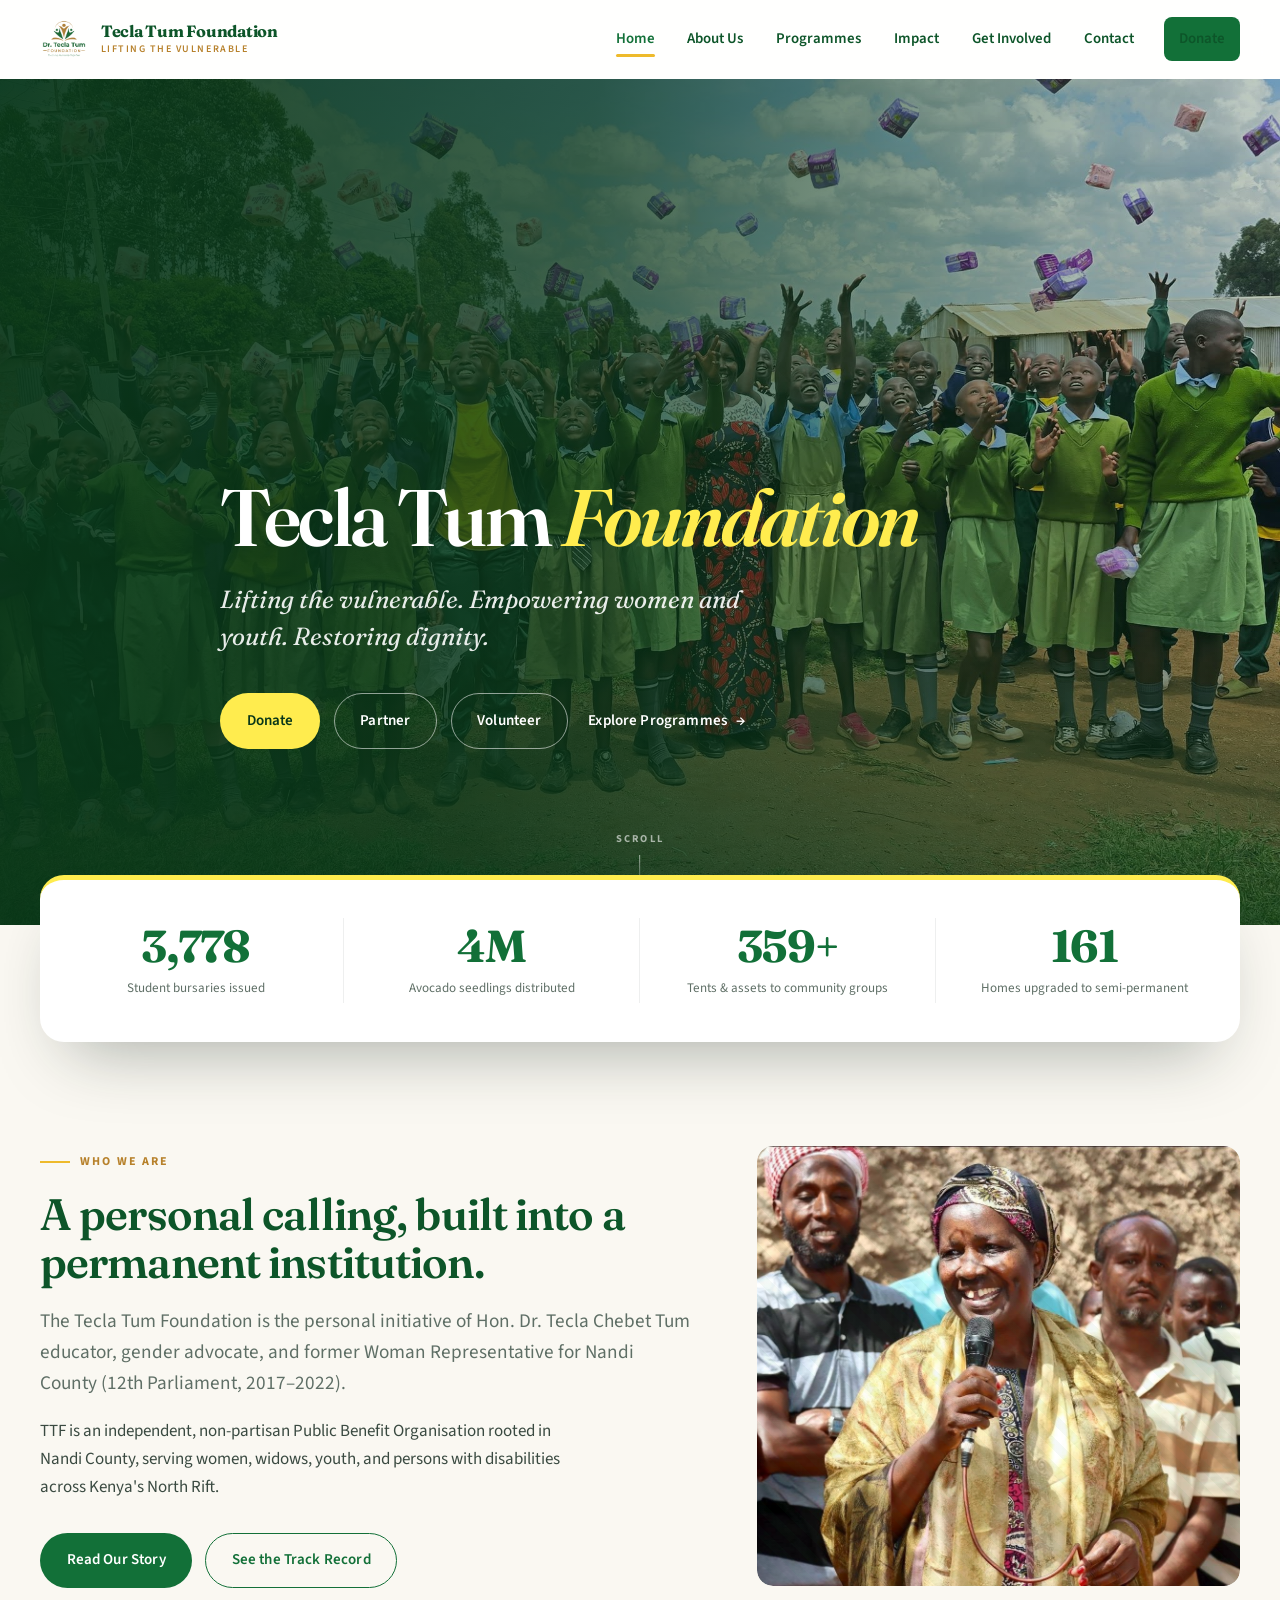
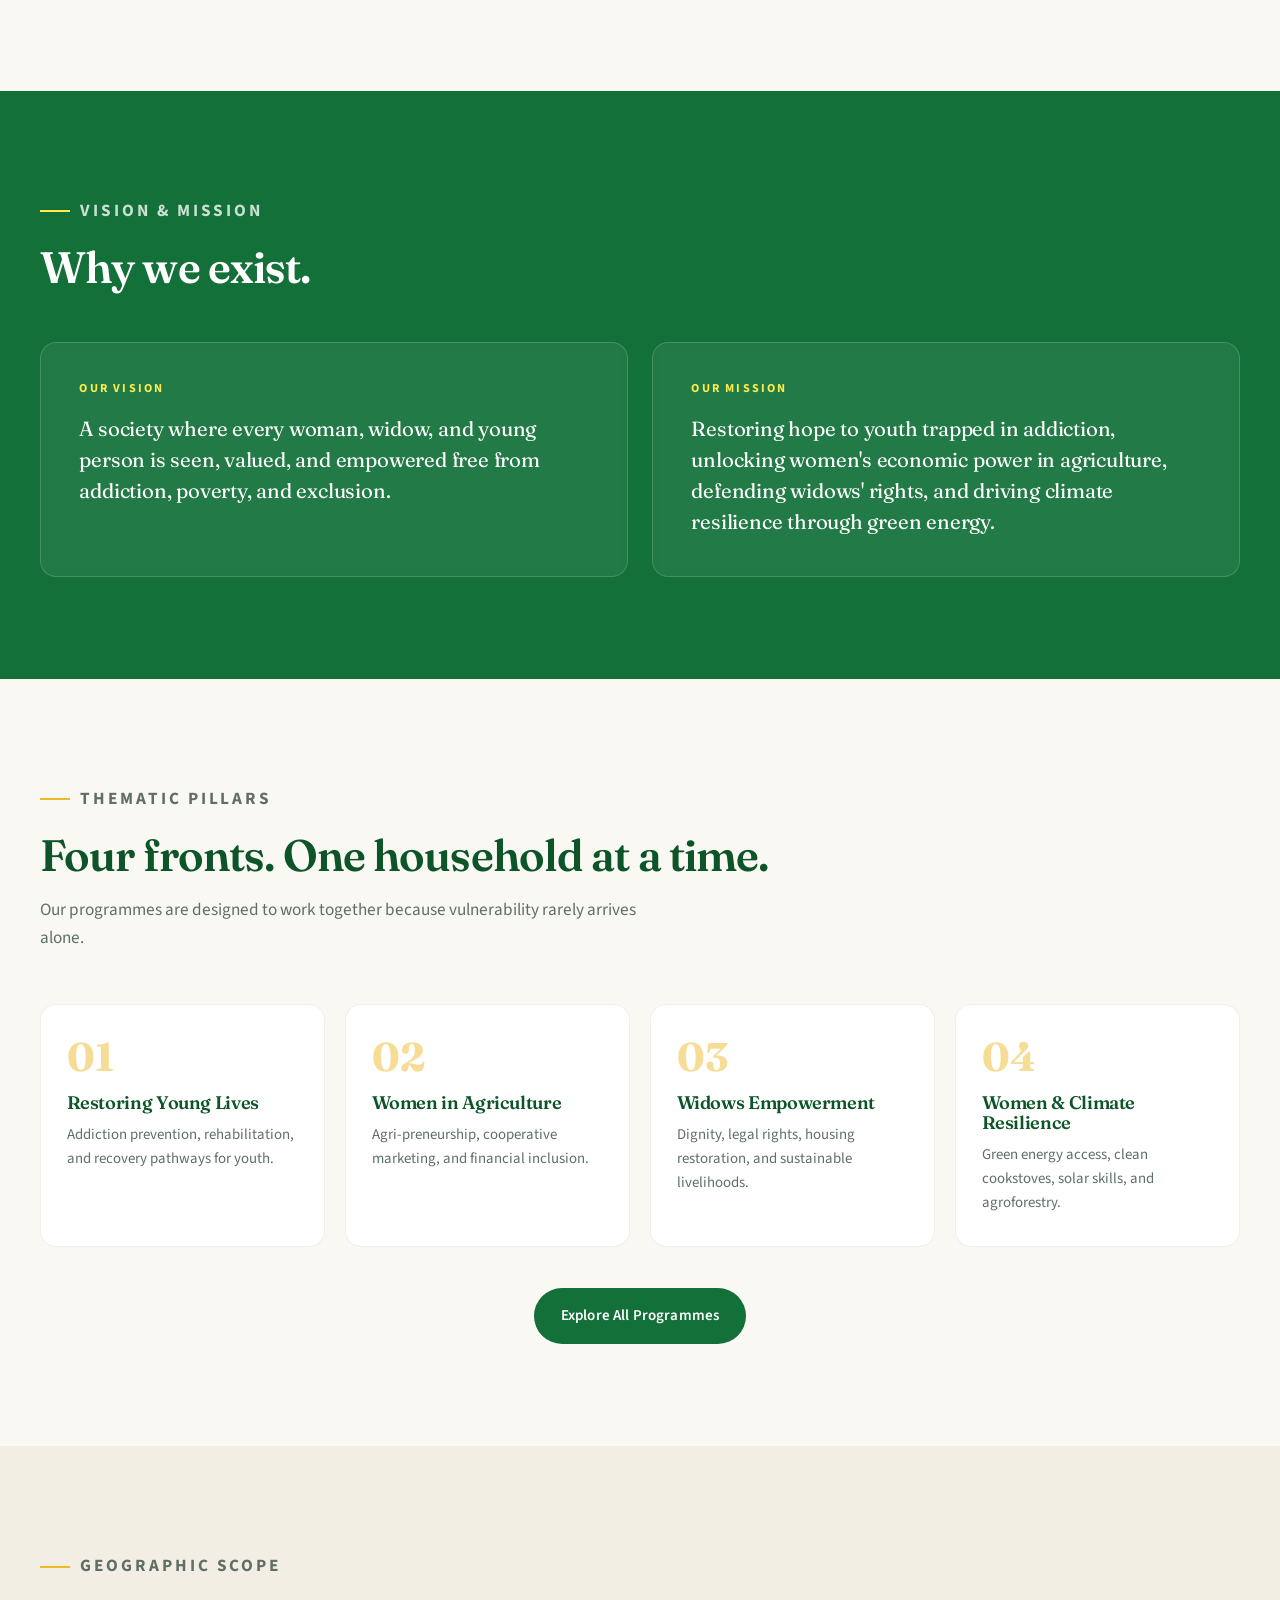
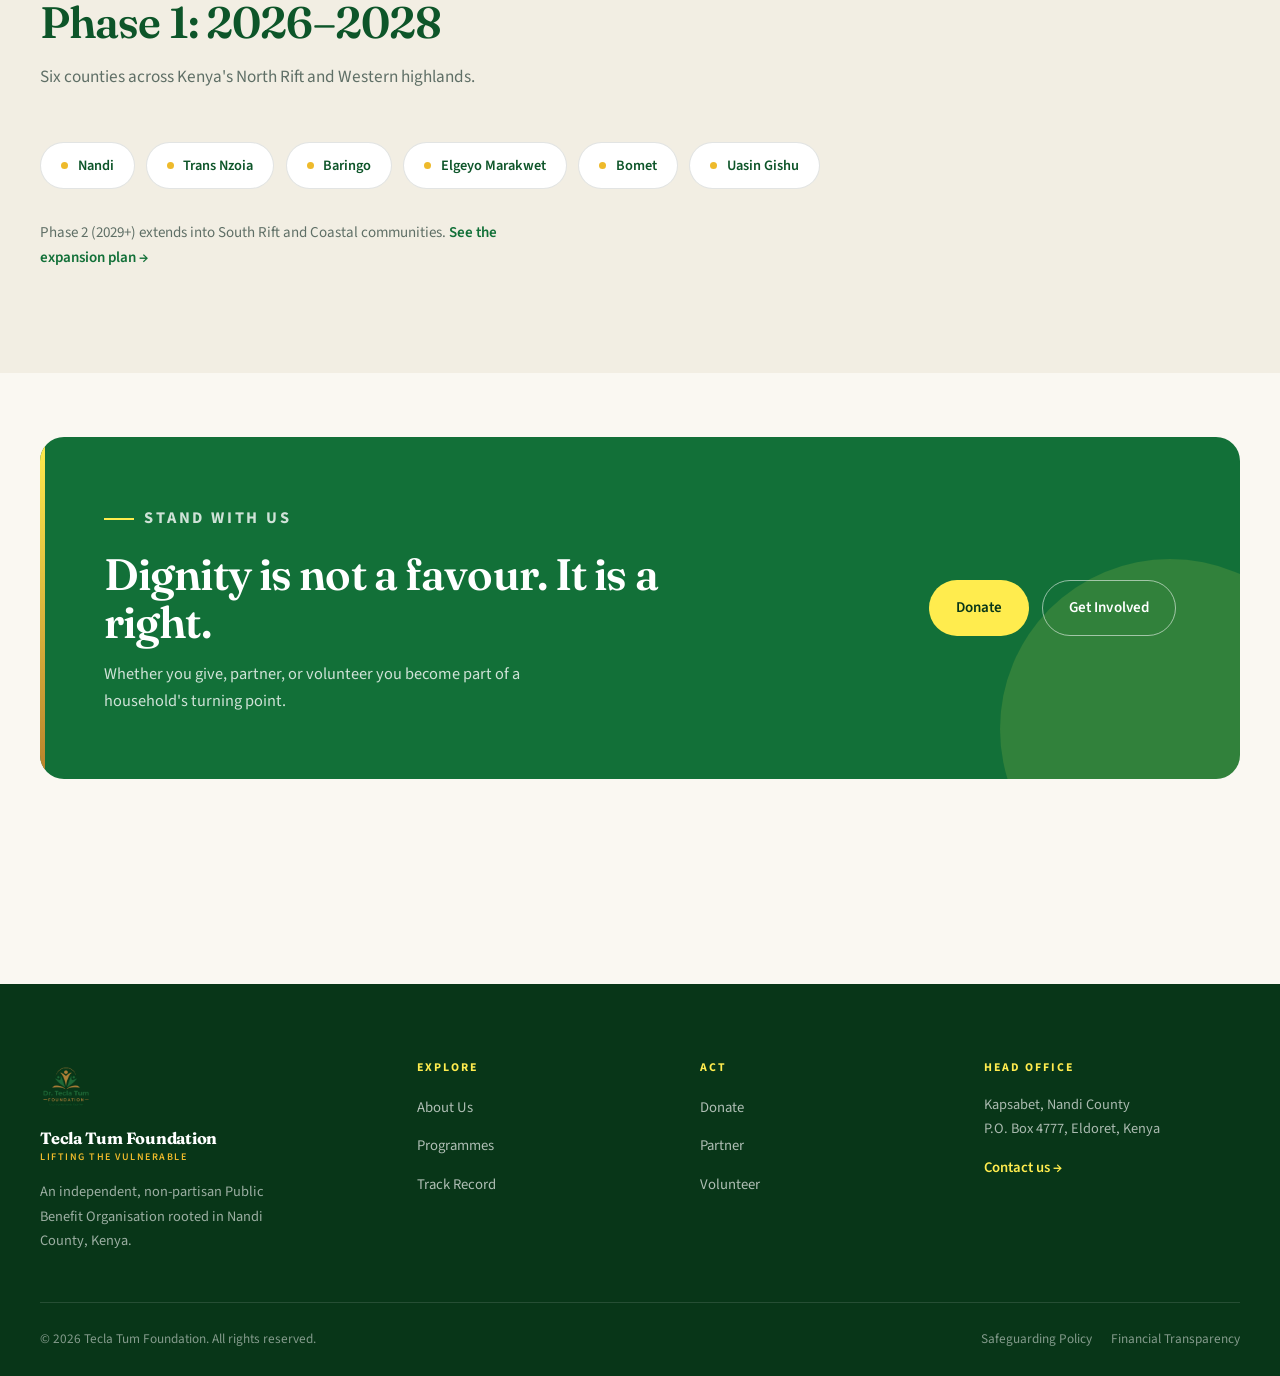
==== index.html @ 97bbe244 "ttf" ====
<!DOCTYPE html>
<html lang="en">
<head>
<meta charset="UTF-8">
<meta name="viewport" content="width=device-width, initial-scale=1">
<title>Tecla Tum Foundation | Lifting the Vulnerable in Nandi County</title>
<meta name="description" content="Tecla Tum Foundation (TTF) restores hope to youth in addiction, unlocks women's economic power in agriculture, defends widows' rights, and drives climate resilience through green energy.">
<link rel="icon" href="logo.png">
<link rel="preconnect" href="https://fonts.googleapis.com">
<link rel="preconnect" href="https://fonts.gstatic.com" crossorigin>
<link href="https://fonts.googleapis.com/css2?family=Fraunces:ital,opsz,wght@0,9..144,400;0,9..144,600;0,9..144,700;1,9..144,400;1,9..144,600&family=Source+Sans+3:wght@400;500;600;700&display=swap" rel="stylesheet">
<link rel="stylesheet" href="css/style.css">
</head>
<body>

<!-- ============ HEADER ============ -->
<header class="site-header" id="siteHeader">
  <div class="wrap header-inner">

    <a class="brand" href="index.html" aria-label="Tecla Tum Foundation  home">
      <img class="brand-logo" src="static/images/logo.png" alt="Tecla Tum Foundation logo">
      <span class="brand-text">
        <span class="brand-name">Tecla Tum Foundation</span>
        <span class="brand-sub">Lifting the Vulnerable</span>
      </span>
    </a>

    <button class="nav-toggle" type="button" aria-label="Toggle navigation" aria-expanded="false" aria-controls="siteNav">
      <span></span><span></span><span></span>
    </button>

    <nav class="site-nav" id="siteNav" aria-label="Primary">
      <a href="index.html" aria-current="page">Home</a>
      <a href="about.html">About Us</a>
      <a href="programmes.html">Programmes</a>
      <a href="impact.html">Impact</a>
      <a href="get-involved.html">Get Involved</a>
      <a href="contact.html">Contact</a>
      <a class="btn btn--green nav-cta" href="get-involved.html#donate">Donate</a>
    </nav>

  </div>
</header>

<main>

  <!-- ============ HERO ============ -->
  <section class="hero">
    <div class="hero-media">
      <img src="static/images/hero.jpg" alt="Women and youth of Nandi County, Kenya">
    </div>
    <div class="hero-scrim"></div>

    <div class="wrap hero-inner">
      <!-- <p class="eyebrow eyebrow--light">Nandi County · Kenya</p> -->
      <h1 class="display">Tecla Tum <em>Foundation</em></h1>
      <p class="hero-tag">Lifting the vulnerable. Empowering women and youth. Restoring dignity.</p>

      <div class="hero-actions">
        <a class="btn btn--yellow" href="get-involved.html#donate">Donate</a>
        <a class="btn btn--outline" href="get-involved.html#partner">Partner</a>
        <a class="btn btn--outline" href="get-involved.html#volunteer">Volunteer</a>
        <a class="btn btn--ghost" href="programmes.html">Explore Programmes</a>
      </div>
    </div>

    <div class="hero-scroll">Scroll</div>
  </section>

  <!-- ============ IMPACT SNAPSHOT ============ -->
  <section class="stat-strip" aria-label="Impact snapshot">
    <div class="wrap">
      <div class="stats reveal">
        <div class="stat">
          <span class="stat-num" data-count="3800">0</span>
          <span class="stat-label">Student bursaries issued</span>
        </div>
        <div class="stat">
          <span class="stat-num" data-count="5" data-suffix="M">0</span>
          <span class="stat-label">Avocado seedlings distributed</span>
        </div>
        <div class="stat">
          <span class="stat-num" data-count="362" data-suffix="+">0</span>
          <span class="stat-label">Tents &amp; assets to community groups</span>
        </div>
        <div class="stat">
          <span class="stat-num" data-count="162">0</span>
          <span class="stat-label">Homes upgraded to semi-permanent</span>
        </div>
      </div>
    </div>
  </section>

  <!-- ============ FOUNDATION OVERVIEW ============ -->
    <section class="section">
    <div class="wrap split split--wide-left">

      <div class="reveal">
        <p class="eyebrow">Who We Are</p>
        <h2>A personal calling, built into a permanent institution.</h2>

        <p class="lead" style="margin-top:1.2rem;">
          The Tecla Tum Foundation is the personal initiative of Hon. Dr. Tecla Chebet Tum
          educator, gender advocate, and former Woman Representative for Nandi County
          (12th Parliament, 2017–2022).
        </p>

        <p style="margin-top:1.1rem;">
          TTF is an independent, non-partisan Public Benefit Organisation rooted in Nandi County,
          serving women, widows, youth, and persons with disabilities across Kenya's North Rift.
        </p>

        <div class="btn-row" style="margin-top:2rem;">
          <a class="btn btn--green" href="about.html">Read Our Story</a>
          <a class="btn btn--outline-dark" href="impact.html">See the Track Record</a>
        </div>
      </div>

      <div class="reveal" style="--d:120ms;">
        <div class="ph ph--tall" style="padding:0;border:0;background:none;">
          <img src="static/images/index2.jpg" alt="Hon. Dr. Tecla Chebet Tum with community members in Nandi County"
               style="width:100%;height:100%;object-fit:cover;border-radius:16px;display:block;">
        </div>
      </div>

    </div>
  </section>
  <!-- ============ VISION & MISSION ============ -->
  <section class="section section--green">
    <div class="wrap">

      <div class="section-head reveal">
        <p class="eyebrow">Vision &amp; Mission</p>
        <h2>Why we exist.</h2>
      </div>

      <div class="vm-grid">
        <article class="vm-card reveal">
          <h3>Our Vision</h3>
          <p>A society where every woman, widow, and young person is seen, valued, and empowered 
             free from addiction, poverty, and exclusion.</p>
        </article>

        <article class="vm-card reveal" style="--d:120ms;">
          <h3>Our Mission</h3>
          <p>Restoring hope to youth trapped in addiction, unlocking women's economic power in agriculture,
             defending widows' rights, and driving climate resilience through green energy.</p>
        </article>
      </div>

    </div>
  </section>

  <!-- ============ THEMATIC PILLARS ============ -->
  <section class="section">
    <div class="wrap">

      <div class="section-head reveal">
        <p class="eyebrow">Thematic Pillars</p>
        <h2>Four fronts. One household at a time.</h2>
        <p>Our programmes are designed to work together  because vulnerability rarely arrives alone.</p>
      </div>

      <div class="pillars">
        <article class="pillar reveal">
          <span class="pillar-num">01</span>
          <h3>Restoring Young Lives</h3>
          <p>Addiction prevention, rehabilitation, and recovery pathways for youth.</p>
        </article>

        <article class="pillar reveal" style="--d:90ms;">
          <span class="pillar-num">02</span>
          <h3>Women in Agriculture</h3>
          <p>Agri-preneurship, cooperative marketing, and financial inclusion.</p>
        </article>

        <article class="pillar reveal" style="--d:180ms;">
          <span class="pillar-num">03</span>
          <h3>Widows Empowerment</h3>
          <p>Dignity, legal rights, housing restoration, and sustainable livelihoods.</p>
        </article>

        <article class="pillar reveal" style="--d:270ms;">
          <span class="pillar-num">04</span>
          <h3>Women &amp; Climate Resilience</h3>
          <p>Green energy access, clean cookstoves, solar skills, and agroforestry.</p>
        </article>
      </div>

      <div class="btn-row reveal" style="margin-top:2.6rem;justify-content:center;">
        <a class="btn btn--green" href="programmes.html">Explore All Programmes</a>
      </div>

    </div>
  </section>

  <!-- ============ GEOGRAPHIC SCOPE ============ -->
  <section class="section section--bone">
    <div class="wrap">

      <div class="section-head reveal">
        <p class="eyebrow">Geographic Scope</p>
        <h2>Phase 1: 2026–2028</h2>
        <p>Six counties across Kenya's North Rift and Western highlands.</p>
      </div>

      <div class="counties reveal" style="--d:100ms;">
        <span class="county">Nandi</span>
        <span class="county">Trans Nzoia</span>
        <span class="county">Baringo</span>
        <span class="county">Elgeyo Marakwet</span>
        <span class="county">Bomet</span>
        <span class="county">Uasin Gishu</span>
      </div>

      <p class="reveal" style="margin-top:2rem;font-size:.94rem;color:var(--muted);">
        Phase 2 (2029+) extends into South Rift and Coastal communities.
        <a href="get-involved.html" style="color:var(--green);font-weight:600;">See the expansion plan →</a>
      </p>

    </div>
  </section>

  <!-- ============ CTA BAND ============ -->
  <section class="section section--tight">
    <div class="wrap">
      <div class="cta-band reveal">
        <div>
          <p class="eyebrow eyebrow--light">Stand With Us</p>
          <h2>Dignity is not a favour. It is a right.</h2>
          <p>Whether you give, partner, or volunteer  you become part of a household's turning point.</p>
        </div>
        <div class="btn-row">
          <a class="btn btn--yellow" href="get-involved.html#donate">Donate</a>
          <a class="btn btn--outline" href="get-involved.html">Get Involved</a>
        </div>
      </div>
    </div>
  </section>

</main>

<!-- ============ FOOTER ============ -->
<footer class="site-footer">
  <div class="wrap">

    <div class="footer-grid">
      <div class="footer-brand">
        <img class="brand-logo" src="static/images/logo.png" alt="Tecla Tum Foundation logo">
        <span class="brand-text">
          <span class="brand-name">Tecla Tum Foundation</span>
          <span class="brand-sub">Lifting the Vulnerable</span>
        </span>
        <p>An independent, non-partisan Public Benefit Organisation rooted in Nandi County, Kenya.</p>
      </div>

      <div class="footer-col">
        <h4>Explore</h4>
        <ul>
          <li><a href="about.html">About Us</a></li>
          <li><a href="programmes.html">Programmes</a></li>
          <li><a href="impact.html">Track Record</a></li>
        </ul>
      </div>

      <div class="footer-col">
        <h4>Act</h4>
        <ul>
          <li><a href="get-involved.html#donate">Donate</a></li>
          <li><a href="get-involved.html#partner">Partner</a></li>
          <li><a href="get-involved.html#volunteer">Volunteer</a></li>
        </ul>
      </div>

      <div class="footer-col">
        <h4>Head Office</h4>
        <p>Kapsabet, Nandi County<br>P.O. Box 4777, Eldoret, Kenya</p>
        <p style="margin-top:.8rem;">
          <a href="contact.html" style="color:var(--yellow);font-weight:600;">Contact us →</a>
        </p>
      </div>
    </div>

    <div class="footer-bar">
      <span>© <span id="year">2026</span> Tecla Tum Foundation. All rights reserved.</span>
      <span class="legal">
        <a href="contact.html">Safeguarding Policy</a>
        <a href="contact.html">Financial Transparency</a>
      </span>
    </div>

  </div>
</footer>

<script src="js/script.js"></script>
</body>
</html>
---- css/style.css ----
/* ==========================================================================
   Tecla Tum Foundation — Core Stylesheet
   Palette: #127038 · #ffec4e · #eeba2b · #b7812b · white · muted white
   Type: Fraunces (display serif) + Source Sans 3 (humanist sans)
   ========================================================================== */

/* ---------- 1. Tokens ---------- */
:root{
  --green:      #127038;
  --green-dark: #0d5529;
  --green-deep: #083618;
  --green-tint: rgba(18,112,56,.08);

  --yellow:     #ffec4e;
  --amber:      #eeba2b;
  --bronze:     #b7812b;

  --white:      #ffffff;
  --bone:       #faf8f2;
  --bone-2:     #f2eee3;

  --ink:        #12211a;
  --body:       #3a4a41;
  --muted:      #5f6f66;
  --line:       rgba(18,33,26,.12);
  --line-soft:  rgba(18,33,26,.07);

  --serif: 'Fraunces', Georgia, 'Times New Roman', serif;
  --sans:  'Source Sans 3', system-ui, -apple-system, 'Segoe UI', sans-serif;

  --radius:    16px;
  --radius-lg: 24px;
  --max:       1200px;
  --header-h:  78px;

  --shadow-sm: 0 2px 10px rgba(18,33,26,.06);
  --shadow:    0 18px 48px -22px rgba(18,33,26,.30);
  --shadow-lg: 0 34px 70px -30px rgba(18,33,26,.38);
}

/* ---------- 2. Reset ---------- */
*,*::before,*::after{ box-sizing:border-box; }
*{ margin:0; padding:0; }
html{ -webkit-text-size-adjust:100%; scroll-behavior:smooth; }
body{
  font-family:var(--sans);
  font-size:1.0625rem;
  line-height:1.65;
  color:var(--body);
  background:var(--bone);
  -webkit-font-smoothing:antialiased;
  -moz-osx-font-smoothing:grayscale;
  overflow-x:hidden;
}
img,svg,video{ display:block; max-width:100%; }
a{ color:inherit; text-decoration:none; }
button,input,select,textarea{ font:inherit; color:inherit; }
ul,ol{ list-style:none; }
[id]{ scroll-margin-top: calc(var(--header-h) + 24px); }

::selection{ background:var(--yellow); color:var(--green-deep); }

/* ---------- 3. Layout ---------- */
.wrap{ width:min(100% - 2.5rem, var(--max)); margin-inline:auto; }
.section{ padding: clamp(4rem, 8vw, 7.5rem) 0; }
.section--white{ background:var(--white); }
.section--bone{ background:var(--bone-2); }
.section--green{ background:var(--green); color:rgba(255,255,255,.82); }
.section--tight{ padding-top: clamp(2.5rem, 5vw, 4rem); }

.split{
  display:grid;
  grid-template-columns:1fr 1fr;
  gap: clamp(2rem, 5vw, 4.5rem);
  align-items:center;
}
.split--wide-left{ grid-template-columns:1.15fr .85fr; }

/* ---------- 4. Typography ---------- */
h1,h2,h3,h4,h5{
  font-family:var(--serif);
  font-optical-sizing:auto;
  font-weight:600;
  line-height:1.1;
  letter-spacing:-.02em;
  color:var(--green-dark);
}
h1{ font-size:clamp(2.4rem, 5.4vw, 4rem); }
h2{ font-size:clamp(1.85rem, 3.6vw, 2.75rem); }
h3{ font-size:clamp(1.15rem, 1.9vw, 1.4rem); }
h4{ font-size:1.05rem; }
p{ max-width:68ch; }

.display{
  font-size:clamp(2.6rem, 6.6vw, 5rem);
  line-height:1.02;
  letter-spacing:-.035em;
  font-weight:600;
}
.display em{ font-style:italic; color:var(--yellow); }

.lead{ font-size:clamp(1.08rem, 1.5vw, 1.22rem); line-height:1.62; color:var(--muted); }

.eyebrow{
  display:inline-flex;
  align-items:center;
  gap:.65rem;
  font-family:var(--sans);
  font-size:.75rem;
  font-weight:700;
  letter-spacing:.17em;
  text-transform:uppercase;
  color:var(--bronze);
  margin-bottom:1.1rem;
}
.eyebrow::before{
  content:"";
  width:30px; height:2px;
  background:var(--amber);
  flex:none;
}
.eyebrow--light{ color:var(--yellow); }
.eyebrow--light::before{ background:var(--yellow); }

.section-head{ max-width:740px; margin-bottom:clamp(2.4rem, 4vw, 3.6rem); }
.section-head h2{ margin-bottom:1rem; }
.section-head p{ color:var(--muted); font-size:1.075rem; }
.section--green .section-head h2{ color:#fff; }
.section--green .section-head p{ color:rgba(255,255,255,.78); }
.section--green .eyebrow{ color:var(--yellow); }
.section--green .eyebrow::before{ background:var(--yellow); }

/* ---------- 5. Buttons ---------- */
.btn{
  display:inline-flex;
  align-items:center;
  justify-content:center;
  gap:.55rem;
  padding:.9rem 1.6rem;
  border-radius:999px;
  border:1.5px solid transparent;
  font-family:var(--sans);
  font-size:.94rem;
  font-weight:600;
  letter-spacing:.01em;
  cursor:pointer;
  white-space:nowrap;
  transition: transform .22s ease, background .22s ease, color .22s ease, border-color .22s ease, box-shadow .22s ease;
}
.btn:hover{ transform:translateY(-2px); }
.btn:active{ transform:translateY(0); }
.btn:focus-visible{ outline:3px solid var(--amber); outline-offset:3px; }

.btn--yellow{ background:var(--yellow); color:var(--green-deep); }
.btn--yellow:hover{ background:var(--white); box-shadow:0 12px 28px -12px rgba(0,0,0,.4); }

.btn--green{ background:var(--green); color:#fff; }
.btn--green:hover{ background:var(--green-dark); box-shadow:0 14px 30px -14px rgba(18,112,56,.7); }

.btn--outline{ border-color:rgba(255,255,255,.55); color:#fff; }
.btn--outline:hover{ background:rgba(255,255,255,.14); border-color:#fff; }

.btn--outline-dark{ border-color:var(--green); color:var(--green); }
.btn--outline-dark:hover{ background:var(--green); color:#fff; }

.btn--ghost{ color:#fff; padding-inline:.35rem; }
.btn--ghost::after{ content:"→"; transition:transform .22s ease; }
.btn--ghost:hover::after{ transform:translateX(5px); }
.btn--ghost:hover{ transform:none; }

.btn-row{ display:flex; flex-wrap:wrap; gap:.8rem; align-items:center; }

/* ---------- 6. Header ---------- */
.site-header{
  position:sticky;
  top:0;
  z-index:100;
  background:rgba(255,255,255,.92);
  backdrop-filter:blur(14px);
  -webkit-backdrop-filter:blur(14px);
  border-bottom:1px solid transparent;
  transition:border-color .3s ease, box-shadow .3s ease;
}
.site-header.is-stuck{
  border-bottom-color:var(--line-soft);
  box-shadow:0 6px 26px -18px rgba(18,33,26,.4);
}
.header-inner{
  position:relative;
  display:flex;
  align-items:center;
  justify-content:space-between;
  gap:1.5rem;
  min-height:var(--header-h);
}

/* Brand lockup: logo.png mark + text wordmark */
.brand{ display:flex; align-items:center; gap:.8rem; flex:none; }
.brand-logo{ height:48px; width:auto; object-fit:contain; }
.brand-text{ display:flex; flex-direction:column; line-height:1.1; }
.brand-name{
  font-family:var(--serif);
  font-size:1.02rem;
  font-weight:700;
  letter-spacing:-.015em;
  color:var(--green-dark);
}
.brand-sub{
  font-size:.63rem;
  font-weight:600;
  letter-spacing:.15em;
  text-transform:uppercase;
  color:var(--bronze);
  margin-top:.22rem;
}

.site-nav{ display:flex; align-items:center; gap:.35rem; }
.site-nav a{
  position:relative;
  padding:.55rem .85rem;
  font-size:.93rem;
  font-weight:600;
  color:var(--green-dark);
  border-radius:8px;
  transition:color .2s ease, background .2s ease;
}
.site-nav a:not(.nav-cta):hover{ color:var(--green); background:var(--green-tint); }
.site-nav a[aria-current="page"]{ color:var(--green); }
.site-nav a[aria-current="page"]::after{
  content:"";
  position:absolute;
  left:.85rem; right:.85rem; bottom:.2rem;
  height:2.5px;
  border-radius:2px;
  background:var(--amber);
}
.nav-cta{ margin-left:.7rem; padding:.7rem 1.4rem; font-size:.88rem; }
.nav-cta[aria-current="page"]::after{ display:none; }

.nav-toggle{
  display:none;
  flex-direction:column;
  justify-content:center;
  gap:5px;
  width:44px; height:44px;
  padding:0 10px;
  background:transparent;
  border:1px solid var(--line);
  border-radius:10px;
  cursor:pointer;
}
.nav-toggle span{
  display:block;
  height:2px;
  width:100%;
  background:var(--green-dark);
  border-radius:2px;
  transition:transform .3s ease, opacity .3s ease;
}
.nav-toggle[aria-expanded="true"] span:nth-child(1){ transform:translateY(7px) rotate(45deg); }
.nav-toggle[aria-expanded="true"] span:nth-child(2){ opacity:0; }
.nav-toggle[aria-expanded="true"] span:nth-child(3){ transform:translateY(-7px) rotate(-45deg); }

/* ---------- 7. Hero ---------- */
.hero{
  position:relative;
  min-height:min(94vh, 860px);
  display:flex;
  align-items:flex-end;
  padding:clamp(5rem,10vw,8rem) 0 clamp(9rem,14vw,11rem);
  overflow:hidden;
  background:var(--green-deep);
}
.hero-media{
  position:absolute; inset:0;
  z-index:0;
}
.hero-media img{ width:100%; height:100%; object-fit:cover; }
.hero-scrim{
  position:absolute; inset:0; z-index:1;
  background:
    linear-gradient(100deg, rgba(8,54,24,.94) 0%, rgba(8,54,24,.78) 42%, rgba(8,54,24,.34) 78%, rgba(8,54,24,.18) 100%),
    linear-gradient(to top, rgba(8,54,24,.7) 0%, transparent 45%);
}
.hero-inner{
  position:relative;
  z-index:2;
  max-width:840px;
}
.hero h1{ color:#fff; margin-bottom:1.4rem; }
.hero-tag{
  font-family:var(--serif);
  font-size:clamp(1.15rem, 2.1vw, 1.55rem);
  font-style:italic;
  font-weight:400;
  line-height:1.5;
  color:rgba(255,255,255,.9);
  max-width:34ch;
  margin-bottom:2.4rem;
}
.hero-actions{ display:flex; flex-wrap:wrap; gap:.85rem; }

.hero-scroll{
  position:absolute;
  left:50%; bottom:2rem;
  z-index:3;
  transform:translateX(-50%);
  display:flex; flex-direction:column; align-items:center; gap:.5rem;
  font-size:.66rem; font-weight:700; letter-spacing:.2em; text-transform:uppercase;
  color:rgba(255,255,255,.6);
}
.hero-scroll::after{
  content:""; width:1px; height:38px;
  background:linear-gradient(to bottom, rgba(255,255,255,.6), transparent);
  animation:scrollPulse 2.2s ease-in-out infinite;
}
@keyframes scrollPulse{ 0%,100%{opacity:.3; transform:scaleY(.6);} 50%{opacity:1; transform:scaleY(1);} }

/* ---------- 8. Stat strip ---------- */
.stat-strip{
  position:relative;
  z-index:6;
  margin-top:-50px;
}

@media (max-width:980px){
  .hero{ padding-bottom:clamp(7rem,18vw,9rem); }
  .stat-strip{ margin-top:-40px; }
}
.stats{
  display:grid;
  grid-template-columns:repeat(4,1fr);
  background:var(--white);
  border-radius:var(--radius-lg);
  border-top:5px solid var(--yellow);
  box-shadow:var(--shadow-lg);
  padding:clamp(1.8rem,3vw,2.6rem) .5rem;
}
.stat{
  text-align:center;
  padding:.35rem 1.2rem;
  border-right:1px solid var(--line-soft);
}
.stat:last-child{ border-right:0; }
.stat-num{
  display:block;
  font-family:var(--serif);
  font-size:clamp(1.9rem, 3.6vw, 2.8rem);
  font-weight:700;
  line-height:1;
  letter-spacing:-.03em;
  color:var(--green);
}
.stat-label{
  display:block;
  margin-top:.65rem;
  font-size:.82rem;
  line-height:1.42;
  color:var(--muted);
}

/* ---------- 9. Image placeholders ---------- */
.ph{
  position:relative;
  display:grid;
  place-items:center;
  min-height:260px;
  border:1.5px dashed rgba(18,112,56,.32);
  border-radius:var(--radius);
  background:
    linear-gradient(140deg, rgba(18,112,56,.09), rgba(238,186,43,.14)),
    var(--bone-2);
  color:var(--green);
  text-align:center;
  overflow:hidden;
}
.ph::after{
  content:"";
  position:absolute; inset:0;
  background-image:repeating-linear-gradient(45deg, rgba(18,112,56,.045) 0 9px, transparent 9px 18px);
  pointer-events:none;
}
.ph > span{
  position:relative;
  z-index:1;
  padding:1.2rem;
  max-width:26ch;
  font-size:.74rem;
  font-weight:700;
  letter-spacing:.13em;
  text-transform:uppercase;
  line-height:1.6;
  color:var(--green);
  opacity:.78;
}
.ph--tall{ min-height:440px; }
.ph--square{ aspect-ratio:1/1; min-height:0; }
.ph--wide{ aspect-ratio:16/9; min-height:0; }
.ph--flush{ border-radius:0; border:0; }
.ph--flush > span{ color:rgba(255,255,255,.85); }

  .lead-carousel{
    position:relative;
    height:460px;
    margin:0 auto;
    max-width:900px;
    perspective:1400px;
  }
  .lead-slide{
    position:absolute;
    top:50%; left:50%;
    width:280px;
    text-align:center;
    transform:translate(-50%,-50%) scale(.6);
    opacity:0;
    pointer-events:none;
    transition:transform .9s cubic-bezier(.4,0,.2,1), opacity .9s cubic-bezier(.4,0,.2,1);
    will-change:transform, opacity;
  }
  .lead-slide.is-center{
    transform:translate(-50%,-50%) scale(1);
    opacity:1; z-index:3; pointer-events:auto;
  }
  .lead-slide.is-left{
    transform:translate(calc(-50% - 108%),-50%) scale(.72);
    opacity:.42; z-index:2;
  }
  .lead-slide.is-right{
    transform:translate(calc(-50% + 108%),-50%) scale(.72);
    opacity:.42; z-index:2;
  }
  .lead-slide.is-hidden{ opacity:0; z-index:1; }

  .lead-avatar{
    position:relative;
    width:220px; height:220px;
    margin:0 auto 1.6rem;
    border-radius:50%;
    display:grid; place-items:center;
  }
  .lead-avatar::before{
    content:"";
    position:absolute; inset:0;
    border-radius:50%;
    border:2.5px dashed #127038;
    animation:leadSpin 24s linear infinite;
  }
  .lead-avatar::after{
    content:"";
    position:absolute; inset:16px;
    border-radius:50%;
    border:1px solid rgba(18,112,56,.18);
    pointer-events:none;
  }
  .lead-avatar img{
    width:calc(100% - 36px);
    height:calc(100% - 36px);
    border-radius:50%;
    object-fit:cover;
    display:block;
    position:relative; z-index:1;
    background:#e8e3d6;
  }
  @keyframes leadSpin{ to{ transform:rotate(360deg); } }

  .lead-slide h3{
    font-family:'Fraunces',Georgia,serif;
    font-size:1.3rem;
    font-weight:600;
    line-height:1.2;
    letter-spacing:-.02em;
    color:#0d5529;
    margin:0 0 .45rem 0;
  }
  .lead-role{
    display:inline-block;
    font-family:'Source Sans 3',system-ui,sans-serif;
    font-size:.72rem;
    font-weight:700;
    letter-spacing:.15em;
    text-transform:uppercase;
    color:#b7812b;
    max-width:26ch;
    line-height:1.5;
  }

  .lead-dots{
    display:flex;
    justify-content:center;
    gap:.55rem;
    margin:1.2rem 0 2.4rem;
  }
  .lead-dot{
    width:9px; height:9px;
    border-radius:999px;
    background:rgba(18,112,56,.22);
    border:0; padding:0;
    cursor:pointer;
    transition:background .3s ease, width .3s ease;
  }
  .lead-dot.is-active{ background:#127038; width:26px; }

  .lead-stack{
    max-width:840px;
    margin:0 auto;
    display:grid;
    gap:1rem;
  }
  .lead-panel{
    background:#ffffff;
    border:1px solid rgba(18,33,26,.08);
    border-radius:16px;
    padding:1.6rem 1.8rem;
  }
  .lead-panel-label{
    display:block;
    font-family:'Source Sans 3',system-ui,sans-serif;
    font-size:.72rem;
    font-weight:700;
    letter-spacing:.17em;
    text-transform:uppercase;
    color:#127038;
    margin-bottom:1.1rem;
  }
  .trustee-grid{
    display:grid;
    grid-template-columns:repeat(auto-fit,minmax(180px,1fr));
    gap:.85rem;
  }
  .trustee{
    display:flex; align-items:center; gap:.7rem;
    font-family:'Fraunces',Georgia,serif;
    font-size:.98rem;
    font-weight:500;
    color:#0d5529;
  }
  .trustee::before{
    content:"";
    width:8px; height:8px;
    border-radius:50%;
    background:#eeba2b;
    flex:none;
  }
  .advisory-line{
    display:flex; flex-wrap:wrap; align-items:center;
    gap:.5rem 1.1rem;
    font-size:.94rem;
    color:#3a4a41;
  }
  .advisory-line strong{
    font-family:'Source Sans 3',system-ui,sans-serif;
    font-size:.72rem;
    font-weight:700;
    letter-spacing:.17em;
    text-transform:uppercase;
    color:#127038;
  }
  .standards-panel{
    border-left:5px solid #ffec4e;
  }
  .standards-panel h3{
    font-family:'Fraunces',Georgia,serif;
    font-size:1.15rem;
    font-weight:600;
    line-height:1.2;
    color:#0d5529;
    margin:0 0 .7rem 0;
  }
  .standards-panel p{
    font-size:.95rem;
    line-height:1.7;
    color:#3a4a41;
    margin:0;
  }

  @media (max-width:720px){
    .lead-carousel{ height:430px; }
    .lead-slide{ width:230px; }
    .lead-avatar{ width:170px; height:170px; margin-bottom:1.2rem; }
    .lead-avatar::after{ inset:12px; }
    .lead-avatar img{ width:calc(100% - 28px); height:calc(100% - 28px); }
    .lead-slide h3{ font-size:1.12rem; }
    .lead-slide.is-left{ transform:translate(calc(-50% - 92%),-50%) scale(.6); opacity:.24; }
    .lead-slide.is-right{ transform:translate(calc(-50% + 92%),-50%) scale(.6); opacity:.24; }
    .lead-panel{ padding:1.3rem 1.3rem; }
  }

  @media (prefers-reduced-motion:reduce){
    .lead-slide{ transition:none; }
    .lead-avatar::before{ animation:none; }
  }

/* ---------- 10. Pillars ---------- */
.pillars{
  display:grid;
  grid-template-columns:repeat(4,1fr);
  gap:1.25rem;
}
.pillar{
  position:relative;
  background:var(--white);
  border:1px solid var(--line-soft);
  border-radius:var(--radius);
  padding:2rem 1.6rem 1.9rem;
  overflow:hidden;
  transition:transform .32s ease, box-shadow .32s ease, border-color .32s ease;
}
.pillar::before{
  content:"";
  position:absolute; top:0; left:0; right:0;
  height:4px;
  background:var(--yellow);
  transform:scaleX(0);
  transform-origin:left;
  transition:transform .4s cubic-bezier(.4,0,.2,1);
}
.pillar:hover{ transform:translateY(-7px); box-shadow:var(--shadow); border-color:transparent; }
.pillar:hover::before{ transform:scaleX(1); }
.pillar-num{
  display:block;
  font-family:var(--serif);
  font-size:2.5rem;
  font-weight:700;
  line-height:1;
  color:var(--amber);
  opacity:.5;
}
.pillar h3{ margin:1rem 0 .65rem; font-size:1.14rem; }
.pillar p{ font-size:.93rem; line-height:1.62; color:var(--muted); }

/* ---------- 11. Vision / Mission cards ---------- */
.vm-grid{ display:grid; grid-template-columns:1fr 1fr; gap:1.5rem; }
.vm-card{
  background:rgba(255,255,255,.07);
  border:1px solid rgba(255,255,255,.16);
  border-radius:var(--radius);
  padding:clamp(1.8rem,3vw,2.5rem);
  backdrop-filter:blur(4px);
}
.vm-card h3{
  font-family:var(--sans);
  font-size:.76rem;
  font-weight:700;
  letter-spacing:.18em;
  text-transform:uppercase;
  color:var(--yellow);
  margin-bottom:1.1rem;
}
.vm-card p{
  font-family:var(--serif);
  font-size:clamp(1.08rem, 1.6vw, 1.3rem);
  font-weight:400;
  line-height:1.52;
  letter-spacing:-.01em;
  color:#fff;
  max-width:none;
}

/* ---------- 12. Values ---------- */
.values{ display:grid; grid-template-columns:repeat(auto-fit,minmax(230px,1fr)); gap:1.1rem; }
.value{
  background:var(--white);
  border:1px solid var(--line-soft);
  border-left:4px solid var(--yellow);
  border-radius:12px;
  padding:1.5rem 1.5rem 1.4rem;
  transition:transform .28s ease, box-shadow .28s ease;
}
.value:hover{ transform:translateY(-4px); box-shadow:var(--shadow-sm); }
.value h4{
  font-size:1.05rem;
  margin-bottom:.45rem;
  color:var(--green-dark);
}
.value p{ font-size:.92rem; color:var(--muted); line-height:1.6; }

/* ---------- 13. Counties / chips ---------- */
.counties{ display:flex; flex-wrap:wrap; gap:.7rem; }
.county{
  display:inline-flex;
  align-items:center;
  gap:.6rem;
  background:var(--white);
  border:1px solid var(--line);
  border-radius:999px;
  padding:.65rem 1.25rem;
  font-size:.9rem;
  font-weight:600;
  color:var(--green-dark);
  transition:border-color .2s ease, transform .2s ease;
}
.county::before{
  content:"";
  width:7px; height:7px;
  border-radius:50%;
  background:var(--amber);
  flex:none;
}
.county:hover{ border-color:var(--green); transform:translateY(-2px); }

/* ---------- 14. Page hero (inner pages) ---------- */
.page-hero{
  position:relative;
  background:var(--green);
  color:rgba(255,255,255,.8);
  padding:clamp(3.5rem,7vw,5.5rem) 0 clamp(3rem,6vw,4.5rem);
  overflow:hidden;
}
.page-hero::before{
  content:"";
  position:absolute;
  top:-140px; right:-120px;
  width:440px; height:440px;
  border-radius:50%;
  background:radial-gradient(circle, rgba(255,236,78,.16), transparent 68%);
  pointer-events:none;
}
.page-hero::after{
  content:"";
  position:absolute;
  bottom:0; left:0; right:0;
  height:4px;
  background:linear-gradient(90deg, var(--yellow), var(--amber), var(--bronze));
}
.page-hero .wrap{ position:relative; z-index:1; }
.page-hero h1{
  color:#fff;
  font-size:clamp(2.1rem, 5vw, 3.5rem);
  margin-bottom:1.1rem;
}
.page-hero p{
  max-width:62ch;
  font-size:clamp(1.02rem,1.5vw,1.16rem);
  line-height:1.6;
  color:rgba(255,255,255,.8);
}
.page-hero .eyebrow{ color:var(--yellow); }
.page-hero .eyebrow::before{ background:var(--yellow); }

.crumbs{
  display:flex;
  flex-wrap:wrap;
  align-items:center;
  gap:.5rem;
  font-size:.8rem;
  font-weight:600;
  color:rgba(255,255,255,.55);
  margin-bottom:1.4rem;
}
.crumbs a:hover{ color:var(--yellow); }
.crumbs span{ opacity:.5; }

/* ---------- 15. Programme blocks ---------- */
.programme{
  display:grid;
  grid-template-columns:1fr 1fr;
  gap:clamp(2rem,5vw,4.5rem);
  align-items:center;
  padding:clamp(2.8rem,5vw,4.5rem) 0;
  border-bottom:1px solid var(--line-soft);
}
.programme:last-of-type{ border-bottom:0; }
.programme--flip .programme-media{ order:2; }
.programme-num{
  display:block;
  font-family:var(--serif);
  font-size:clamp(2.4rem,4vw,3.2rem);
  font-weight:700;
  line-height:1;
  color:var(--amber);
  opacity:.55;
  margin-bottom:.6rem;
}
.programme h2{ margin-bottom:.5rem; }
.programme-sub{
  font-size:.95rem;
  font-weight:600;
  letter-spacing:.03em;
  color:var(--bronze);
  margin-bottom:1.2rem;
}
.programme p{ font-size:.98rem; line-height:1.68; }

/* Tick lists */
.ticks{ display:grid; gap:.8rem; margin-top:1.4rem; }
.ticks li{
  position:relative;
  padding-left:2rem;
  font-size:.95rem;
  line-height:1.62;
  color:var(--body);
}
.ticks li::before{
  content:"";
  position:absolute;
  left:0; top:.32rem;
  width:19px; height:19px;
  border-radius:50%;
  background-color:var(--yellow);
  background-image:url("data:image/svg+xml;utf8,<svg xmlns='http://www.w3.org/2000/svg' viewBox='0 0 24 24' fill='none' stroke='%23127038' stroke-width='3.6' stroke-linecap='round' stroke-linejoin='round'><polyline points='20 6 9 17 4 12'/></svg>");
  background-size:11px;
  background-position:center;
  background-repeat:no-repeat;
  flex:none;
}

/* ---------- 16. Targets ---------- */
.targets{ display:grid; gap:1rem; counter-reset:t; }
.target{
  display:grid;
  grid-template-columns:56px 1fr;
  gap:1.4rem;
  align-items:start;
  background:var(--white);
  border:1px solid var(--line-soft);
  border-radius:var(--radius);
  padding:1.6rem 1.7rem;
  transition:transform .28s ease, box-shadow .28s ease, border-color .28s ease;
}
.target:hover{ transform:translateX(6px); box-shadow:var(--shadow-sm); border-color:rgba(18,112,56,.24); }
.target-num{
  display:grid;
  place-items:center;
  width:56px; height:56px;
  border-radius:14px;
  background:var(--green);
  color:var(--yellow);
  font-family:var(--serif);
  font-size:1.4rem;
  font-weight:700;
  line-height:1;
}
.target p{ font-size:1rem; line-height:1.6; color:var(--green-dark); font-weight:500; max-width:none; }

/* ---------- 17. Timeline (Founder) ---------- */
.timeline{
  position:relative;
  padding-left:2.1rem;
  border-left:2px solid rgba(18,112,56,.16);
}
.tl-item{ position:relative; padding-bottom:2rem; }
.tl-item:last-child{ padding-bottom:0; }
.tl-item::before{
  content:"";
  position:absolute;
  left:calc(-2.1rem - 7px);
  top:.42rem;
  width:12px; height:12px;
  border-radius:50%;
  background:var(--amber);
  border:3px solid var(--bone);
  box-shadow:0 0 0 1px rgba(18,112,56,.16);
}
.tl-year{
  display:block;
  font-size:.75rem;
  font-weight:700;
  letter-spacing:.14em;
  text-transform:uppercase;
  color:var(--bronze);
  margin-bottom:.35rem;
}
.tl-item h4{ font-size:1.06rem; margin-bottom:.45rem; color:var(--green-dark); }
.tl-item p{ font-size:.94rem; line-height:1.65; color:var(--muted); }

/* ---------- 18. Impact cards ---------- */
.impact-grid{
  display:grid;
  grid-template-columns:repeat(auto-fit, minmax(280px,1fr));
  gap:1.25rem;
}
.impact-card{
  background:var(--white);
  border:1px solid var(--line-soft);
  border-radius:var(--radius);
  padding:1.9rem 1.7rem;
  transition:transform .3s ease, box-shadow .3s ease, border-color .3s ease;
}
.impact-card:hover{ transform:translateY(-6px); box-shadow:var(--shadow); border-color:transparent; }
.impact-ico{
  display:grid;
  place-items:center;
  width:46px; height:46px;
  border-radius:13px;
  background:var(--green-tint);
  color:var(--green);
  margin-bottom:1.2rem;
}
.impact-ico svg{ width:22px; height:22px; }
.impact-card h3{ font-size:1.1rem; margin-bottom:.7rem; }
.impact-card p{ font-size:.93rem; line-height:1.65; color:var(--muted); }

/* ---------- 19. Engagement streams ---------- */
.streams{ display:grid; grid-template-columns:repeat(3,1fr); gap:1.35rem; }
.stream{
  position:relative;
  display:flex;
  flex-direction:column;
  border-radius:var(--radius-lg);
  padding:clamp(1.9rem,3vw,2.6rem);
  overflow:hidden;
  transition:transform .32s ease, box-shadow .32s ease;
}
.stream:hover{ transform:translateY(-7px); box-shadow:var(--shadow); }
.stream--yellow{ background:var(--yellow); color:var(--green-deep); }
.stream--green{ background:var(--green); color:rgba(255,255,255,.86); }
.stream--bone{ background:var(--white); color:var(--body); border:1px solid var(--line); }
.stream h3{ font-size:1.5rem; margin-bottom:.8rem; }
.stream--yellow h3{ color:var(--green-deep); }
.stream--green h3{ color:#fff; }
.stream p{ font-size:.95rem; line-height:1.65; flex:1; }
.stream--yellow p{ color:rgba(8,54,24,.82); }
.stream--green p{ color:rgba(255,255,255,.78); }
.stream .btn{ margin-top:1.6rem; align-self:flex-start; }
.stream-tag{
  font-size:.7rem;
  font-weight:700;
  letter-spacing:.18em;
  text-transform:uppercase;
  margin-bottom:1rem;
  opacity:.72;
}

/* ---------- 20. Phases ---------- */
.phases{ display:grid; grid-template-columns:1fr 1fr; gap:1.35rem; }
.phase{
  border-radius:var(--radius-lg);
  padding:clamp(1.9rem,3vw,2.5rem);
  background:var(--white);
  border:1px solid var(--line-soft);
  border-top:5px solid var(--amber);
}
.phase--next{ border-top-color:var(--green); background:var(--bone-2); }
.phase-label{
  display:inline-block;
  font-size:.72rem;
  font-weight:700;
  letter-spacing:.16em;
  text-transform:uppercase;
  color:var(--bronze);
  margin-bottom:.9rem;
}
.phase h3{ font-size:1.35rem; margin-bottom:.9rem; }
.phase p{ font-size:.95rem; color:var(--muted); line-height:1.66; }

/* ---------- 21. Contact ---------- */
.contact-grid{
  display:grid;
  grid-template-columns:.85fr 1.15fr;
  gap:clamp(2rem,5vw,4rem);
  align-items:start;
}
.info-card{
  background:var(--white);
  border:1px solid var(--line-soft);
  border-radius:var(--radius);
  padding:1.8rem;
  margin-bottom:1.25rem;
}
.info-card h3{ font-size:1.05rem; margin-bottom:.7rem; }
.info-card p{ font-size:.95rem; color:var(--muted); line-height:1.65; }
.info-card a{ color:var(--green); font-weight:600; }
.info-card a:hover{ text-decoration:underline; }

.form-card{
  background:var(--white);
  border:1px solid var(--line-soft);
  border-radius:var(--radius-lg);
  padding:clamp(1.8rem,3.5vw,2.8rem);
  box-shadow:var(--shadow-sm);
}
.form-grid{ display:grid; grid-template-columns:1fr 1fr; gap:1.1rem; }
.field{ display:flex; flex-direction:column; gap:.45rem; }
.field--full{ grid-column:1 / -1; }
.field label{
  font-size:.8rem;
  font-weight:700;
  letter-spacing:.09em;
  text-transform:uppercase;
  color:var(--green-dark);
}
.field input,
.field select,
.field textarea{
  width:100%;
  padding:.85rem 1rem;
  border:1.5px solid var(--line);
  border-radius:10px;
  background:var(--bone);
  font-size:.96rem;
  color:var(--ink);
  transition:border-color .2s ease, box-shadow .2s ease, background .2s ease;
}
.field textarea{ resize:vertical; min-height:140px; }
.field input:focus,
.field select:focus,
.field textarea:focus{
  outline:none;
  border-color:var(--green);
  background:var(--white);
  box-shadow:0 0 0 3.5px rgba(18,112,56,.12);
}
.field input:invalid:not(:placeholder-shown){ border-color:#c0392b; }
.form-note{ font-size:.83rem; color:var(--muted); margin-top:1rem; }

.form-success{
  display:none;
  margin-top:1.25rem;
  padding:1rem 1.25rem;
  border-radius:10px;
  background:var(--green-tint);
  border-left:4px solid var(--green);
  color:var(--green-dark);
  font-size:.93rem;
  font-weight:600;
}
.form-success.is-visible{ display:block; }

/* ---------- 22. Governance notice ---------- */
.notice{
  background:var(--white);
  border:1px solid var(--line-soft);
  border-left:5px solid var(--yellow);
  border-radius:var(--radius);
  padding:clamp(1.6rem,3vw,2.2rem);
}
.notice h3{ font-size:1.15rem; margin-bottom:.9rem; }
.notice p{ font-size:.95rem; color:var(--muted); line-height:1.7; }
.notice p + p{ margin-top:.9rem; }

/* ---------- 23. CTA band ---------- */
.cta-band{
  position:relative;
  display:grid;
  grid-template-columns:1.25fr .75fr;
  gap:clamp(1.8rem,4vw,3rem);
  align-items:center;
  background:var(--green);
  color:#fff;
  border-radius:var(--radius-lg);
  padding:clamp(2.4rem,5vw,4rem);
  overflow:hidden;
}
.cta-band::before{
  content:"";
  position:absolute;
  right:-100px; bottom:-120px;
  width:340px; height:340px;
  border-radius:50%;
  background:rgba(255,236,78,.13);
  pointer-events:none;
}
.cta-band::after{
  content:"";
  position:absolute;
  left:0; top:0; bottom:0;
  width:5px;
  background:linear-gradient(to bottom, var(--yellow), var(--bronze));
}
.cta-band > *{ position:relative; z-index:1; }
.cta-band h2{ color:#fff; margin-bottom:.9rem; }
.cta-band p{ color:rgba(255,255,255,.8); font-size:1.02rem; max-width:52ch; }
.cta-band .btn-row{ justify-content:flex-end; }

/* ---------- 24. Footer ---------- */
.site-footer{
  background:var(--green-deep);
  color:rgba(255,255,255,.66);
  padding:clamp(3.5rem,6vw,5rem) 0 0;
  margin-top:clamp(4rem,8vw,7rem);
}
.footer-grid{
  display:grid;
  grid-template-columns:1.4fr 1fr 1fr 1.1fr;
  gap:clamp(2rem,4vw,3.5rem);
  padding-bottom:3rem;
}
.footer-brand .brand-logo{ height:52px; margin-bottom:1.1rem; }
.footer-brand .brand-name{ color:#fff; }
.footer-brand .brand-sub{ color:var(--amber); }
.footer-brand p{
  font-size:.9rem;
  line-height:1.7;
  color:rgba(255,255,255,.6);
  margin-top:1.1rem;
  max-width:36ch;
}
.footer-col h4{
  font-family:var(--sans);
  font-size:.74rem;
  font-weight:700;
  letter-spacing:.17em;
  text-transform:uppercase;
  color:var(--yellow);
  margin-bottom:1.2rem;
}
.footer-col ul{ display:grid; gap:.65rem; }
.footer-col a{
  font-size:.92rem;
  color:rgba(255,255,255,.68);
  transition:color .2s ease, padding-left .2s ease;
}
.footer-col a:hover{ color:var(--yellow); padding-left:4px; }
.footer-col p{ font-size:.9rem; line-height:1.7; }

.footer-bar{
  border-top:1px solid rgba(255,255,255,.12);
  padding:1.6rem 0;
  display:flex;
  flex-wrap:wrap;
  align-items:center;
  justify-content:space-between;
  gap:1rem;
  font-size:.83rem;
  color:rgba(255,255,255,.5);
}
.footer-bar .legal{ display:flex; flex-wrap:wrap; gap:1.2rem; }
.footer-bar a:hover{ color:var(--yellow); }

/* ---------- 25. Scroll reveal ---------- */
.reveal{
  opacity:0;
  transform:translateY(24px);
  transition:opacity .75s cubic-bezier(.22,1,.36,1), transform .75s cubic-bezier(.22,1,.36,1);
  transition-delay:var(--d, 0ms);
}
.reveal.is-visible{ opacity:1; transform:none; }

/* ---------- 26. Responsive ---------- */
@media (max-width:1080px){
  .pillars{ grid-template-columns:repeat(2,1fr); }
  .footer-grid{ grid-template-columns:1fr 1fr; }
}

@media (max-width:980px){
  :root{ --header-h:70px; }

  .nav-toggle{ display:flex; }
  .site-nav{
    position:absolute;
    top:100%; left:0; right:0;
    display:none;
    flex-direction:column;
    align-items:stretch;
    gap:0;
    padding:1rem 1.5rem 1.6rem;
    background:var(--white);
    border-bottom:1px solid var(--line);
    box-shadow:0 26px 44px -26px rgba(18,33,26,.4);
  }
  .site-nav.is-open{ display:flex; }
  .site-nav a{
    padding:.95rem .2rem;
    border-bottom:1px solid var(--line-soft);
    border-radius:0;
    font-size:1rem;
  }
  .site-nav a[aria-current="page"]::after{ display:none; }
  .site-nav a[aria-current="page"]{ color:var(--green); font-weight:700; }
  .nav-cta{
    margin:1.1rem 0 0;
    justify-content:center;
    border-bottom:0;
    padding:.95rem 1.4rem;
  }

  .split,
  .split--wide-left,
  .vm-grid,
  .programme,
  .phases,
  .contact-grid,
  .cta-band{ grid-template-columns:1fr; }

  .programme--flip .programme-media{ order:0; }
  .cta-band .btn-row{ justify-content:flex-start; }
  .split .ph{ order:-1; }
  .stats{ grid-template-columns:repeat(2,1fr); gap:1.4rem 0; }
  .stat:nth-child(2){ border-right:0; }
  .stat:nth-child(1),
  .stat:nth-child(2){ padding-bottom:1.4rem; border-bottom:1px solid var(--line-soft); }
  .streams{ grid-template-columns:1fr; }
  .hero{ min-height:auto; padding-bottom:clamp(6rem,14vw,8rem); }
  .hero-scroll{ display:none; }
}

@media (max-width:620px){
  .wrap{ width:min(100% - 2rem, var(--max)); }
  .pillars{ grid-template-columns:1fr; }
  .form-grid{ grid-template-columns:1fr; }
  .brand-logo{ height:40px; }
  .brand-name{ font-size:.94rem; }
  .brand-sub{ font-size:.57rem; letter-spacing:.11em; }
  .stat{ padding-inline:.6rem; }
  .stat-label{ font-size:.76rem; }
  .footer-grid{ grid-template-columns:1fr; gap:2.2rem; }
  .target{ grid-template-columns:44px 1fr; gap:1rem; padding:1.3rem 1.2rem; }
  .target-num{ width:44px; height:44px; font-size:1.15rem; border-radius:11px; }
  .hero-actions .btn{ flex:1 1 auto; }
  .footer-bar{ flex-direction:column; align-items:flex-start; text-align:left; }
}

/* ---------- 27. Motion / print ---------- */
@media (prefers-reduced-motion:reduce){
  *,*::before,*::after{
    animation-duration:.01ms !important;
    animation-iteration-count:1 !important;
    transition-duration:.01ms !important;
    scroll-behavior:auto !important;
  }
  .reveal{ opacity:1; transform:none; }
}

@media print{
  .site-header,.site-footer,.hero-scroll,.nav-toggle{ display:none; }
  body{ background:#fff; color:#000; }
}
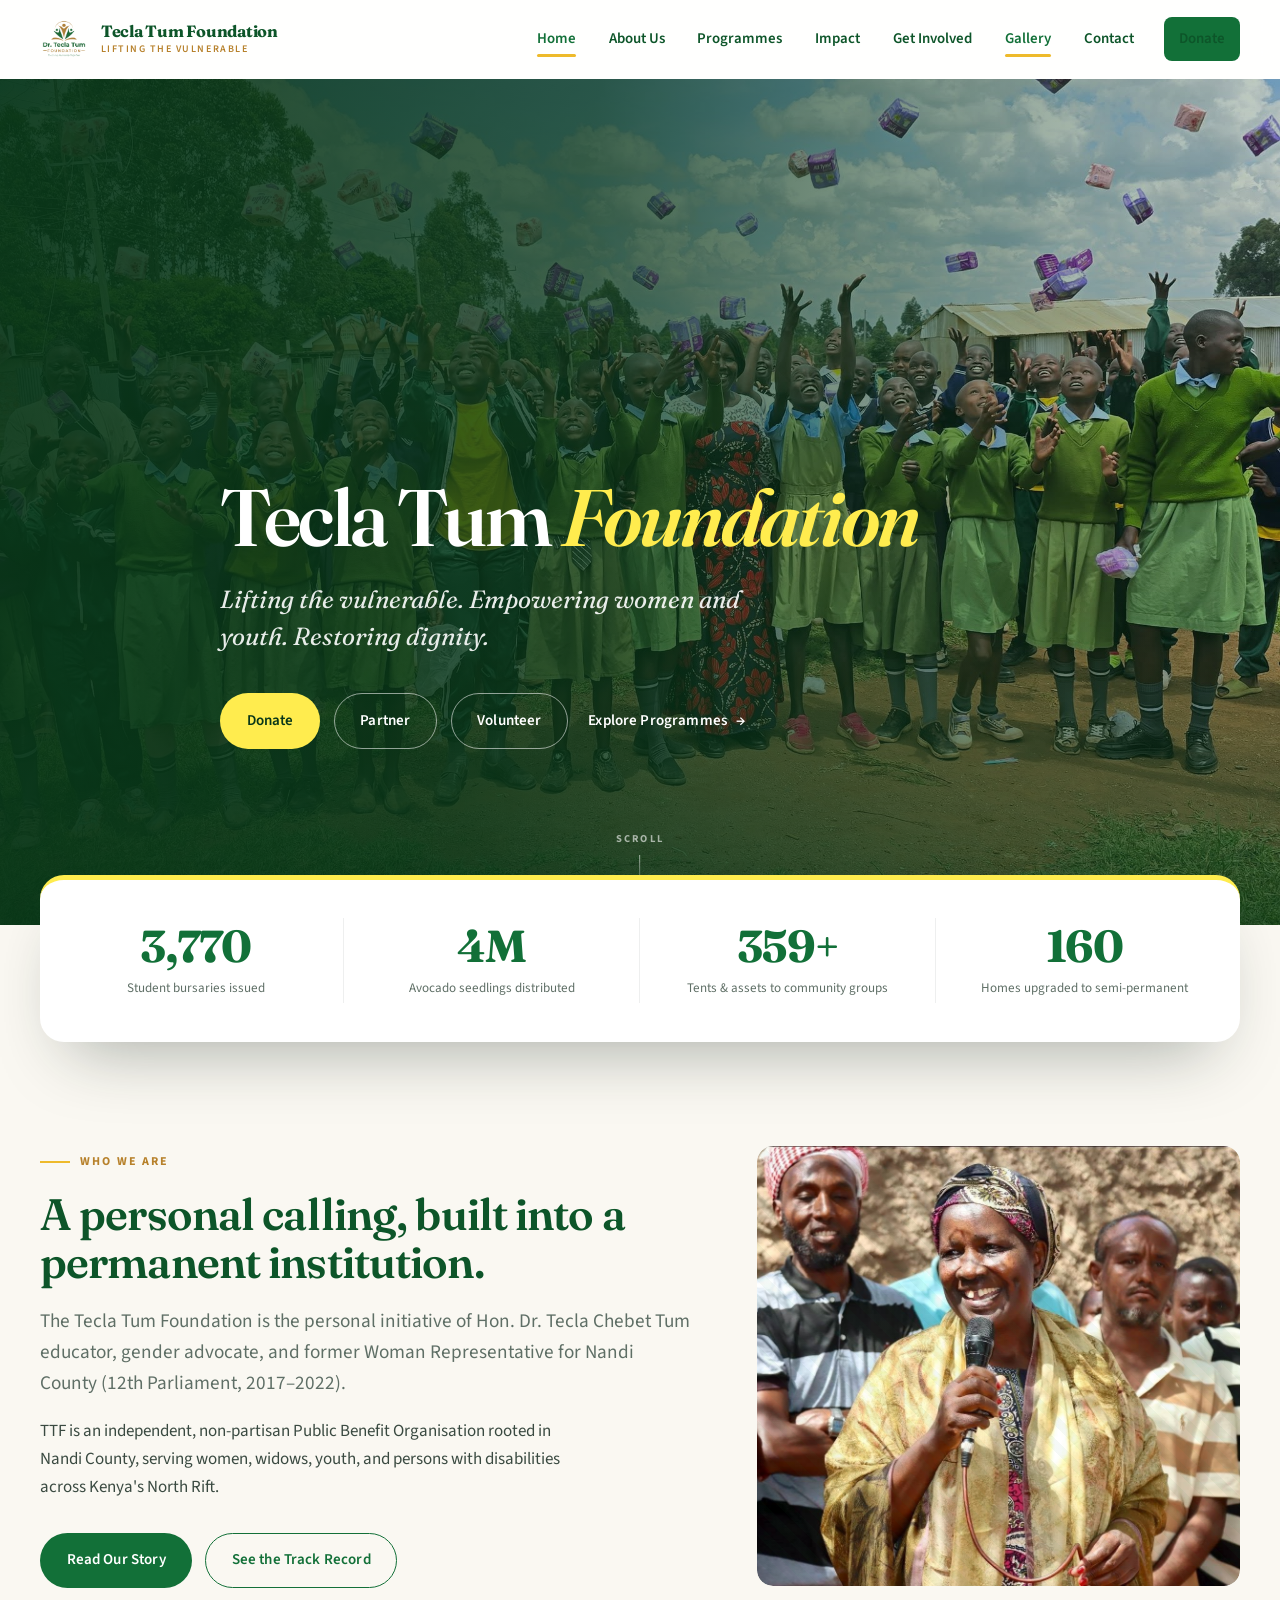
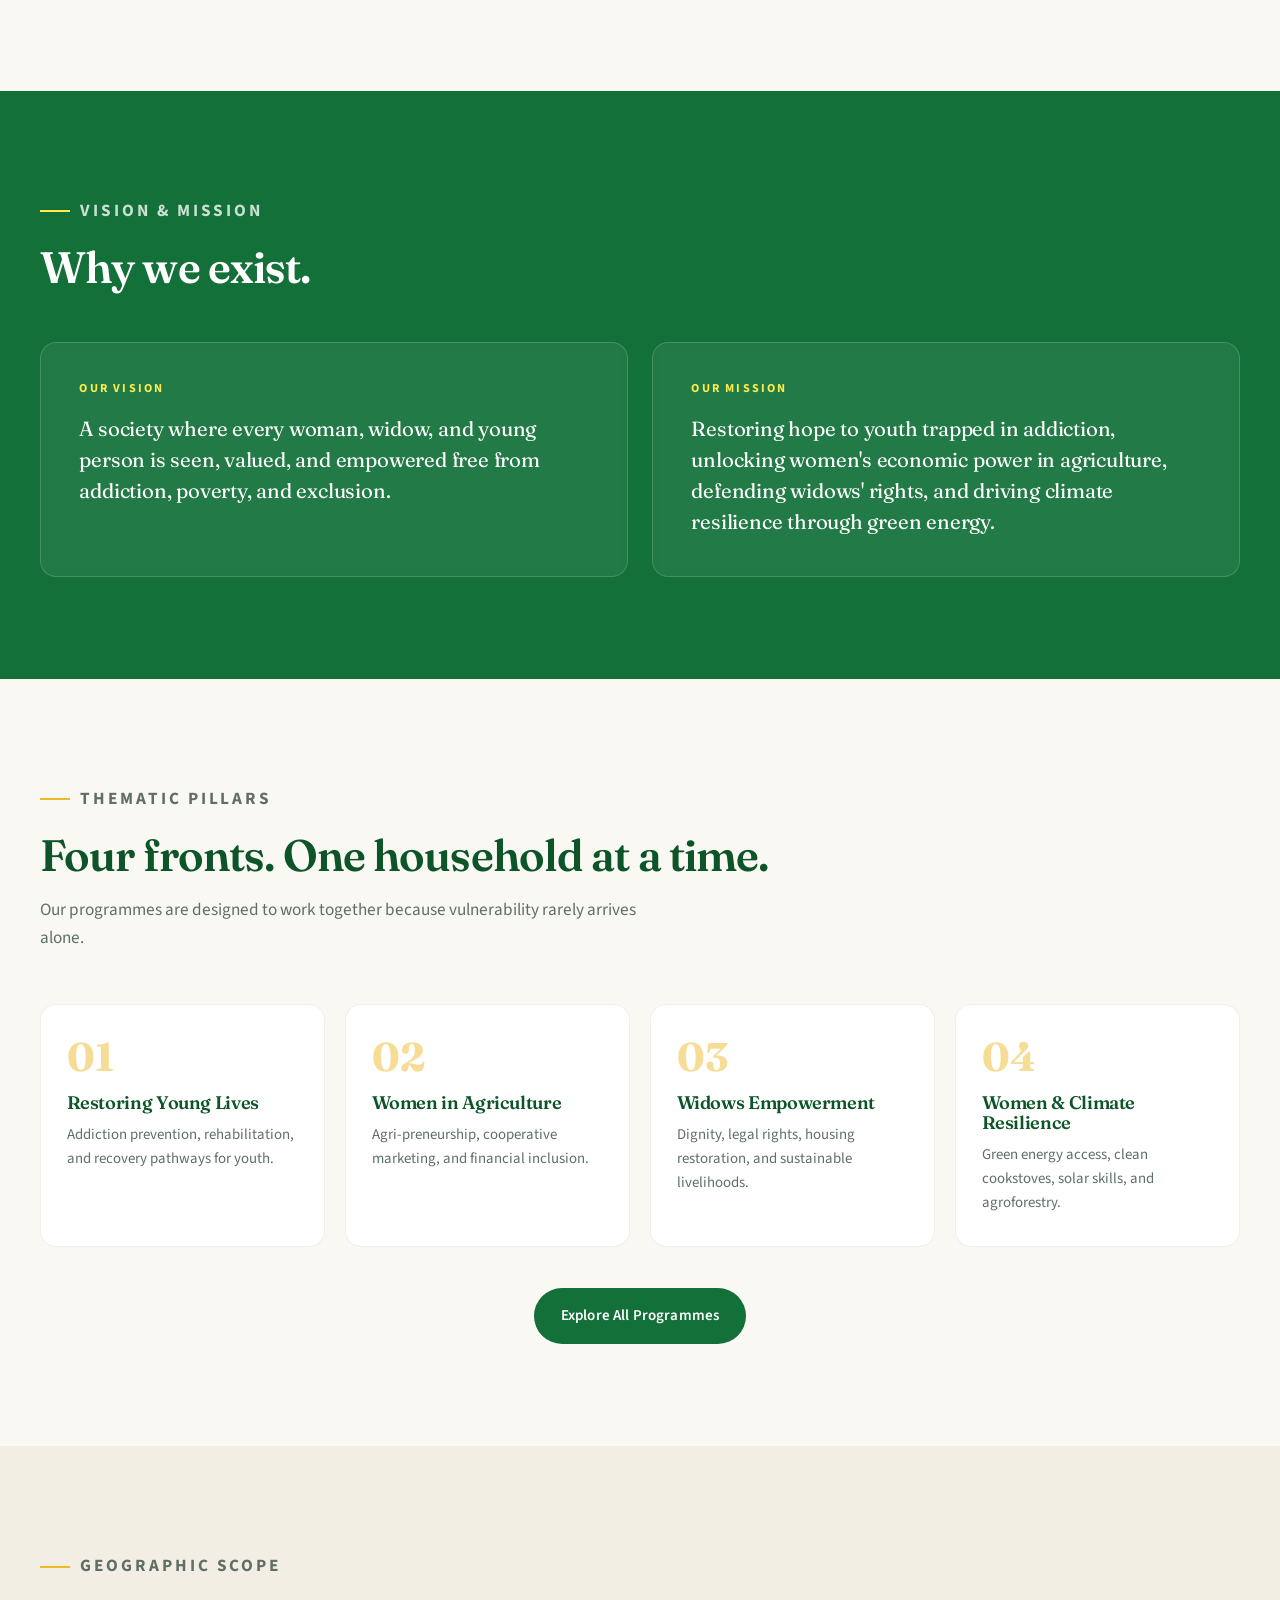
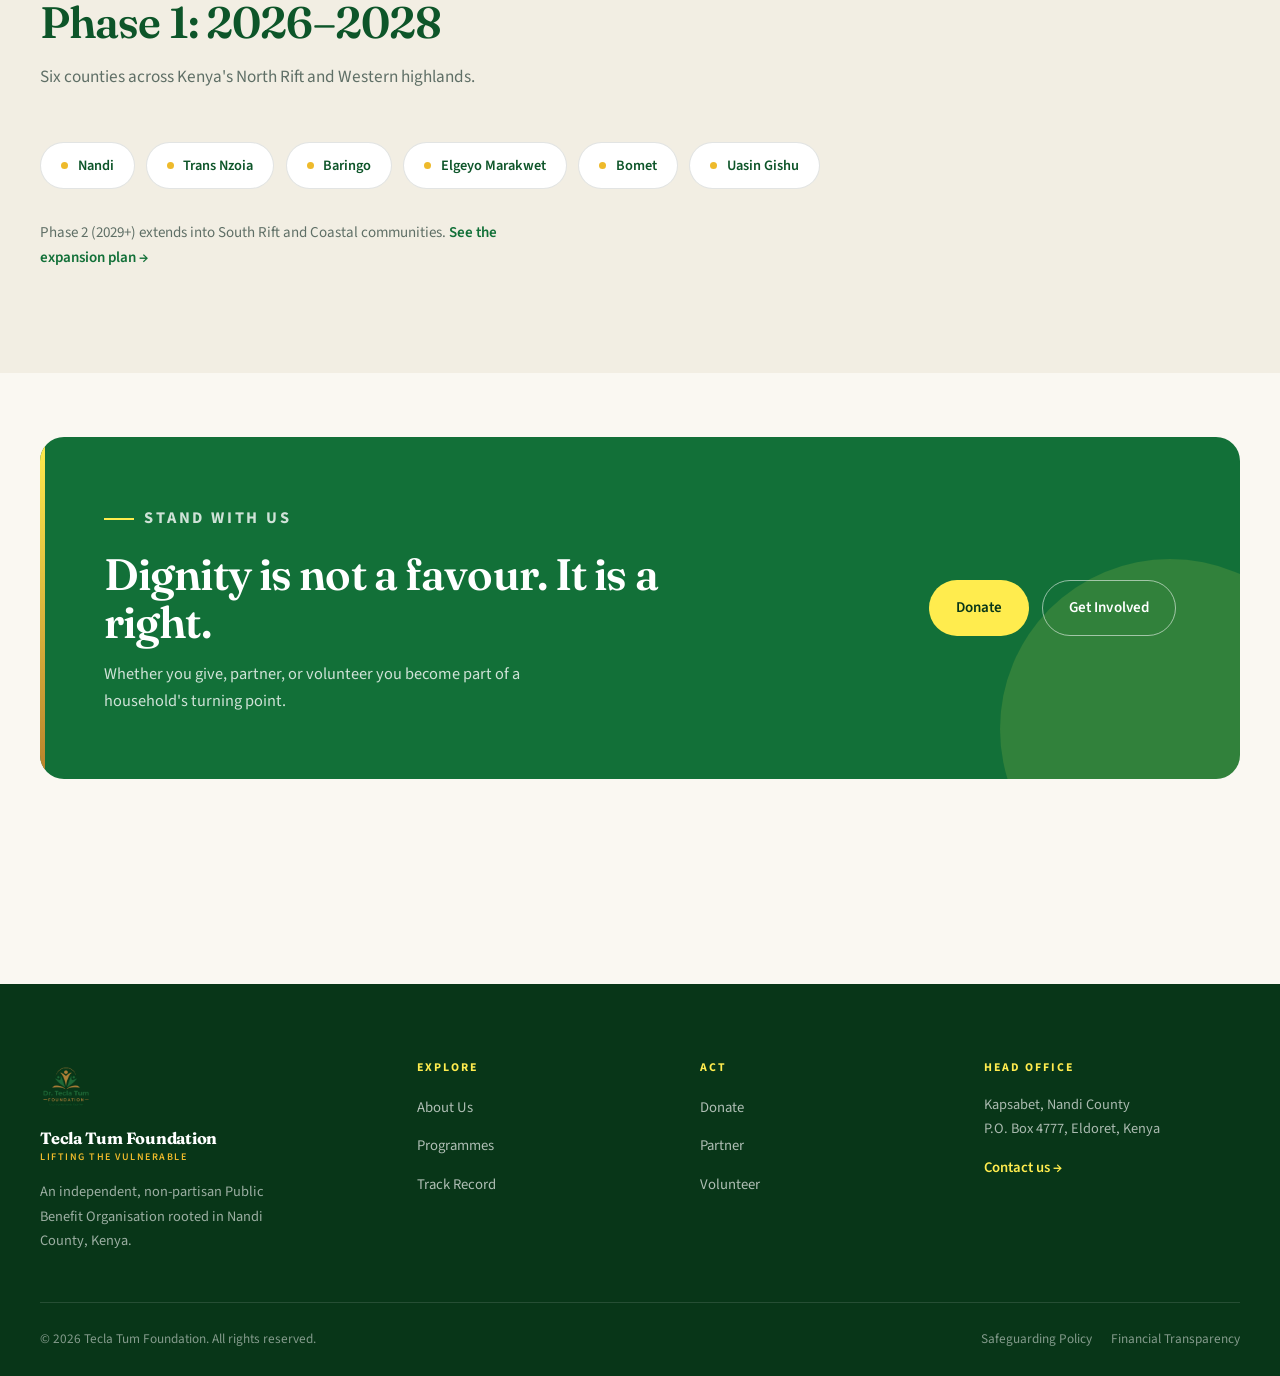
==== commit f40a841e: "gallery" ====
--- a/index.html
+++ b/index.html
@@ -35,6 +35,7 @@
       <a href="programmes.html">Programmes</a>
       <a href="impact.html">Impact</a>
       <a href="get-involved.html">Get Involved</a>
+      <a href="gallery.html" aria-current="page">Gallery</a>
       <a href="contact.html">Contact</a>
       <a class="btn btn--green nav-cta" href="get-involved.html#donate">Donate</a>
     </nav>
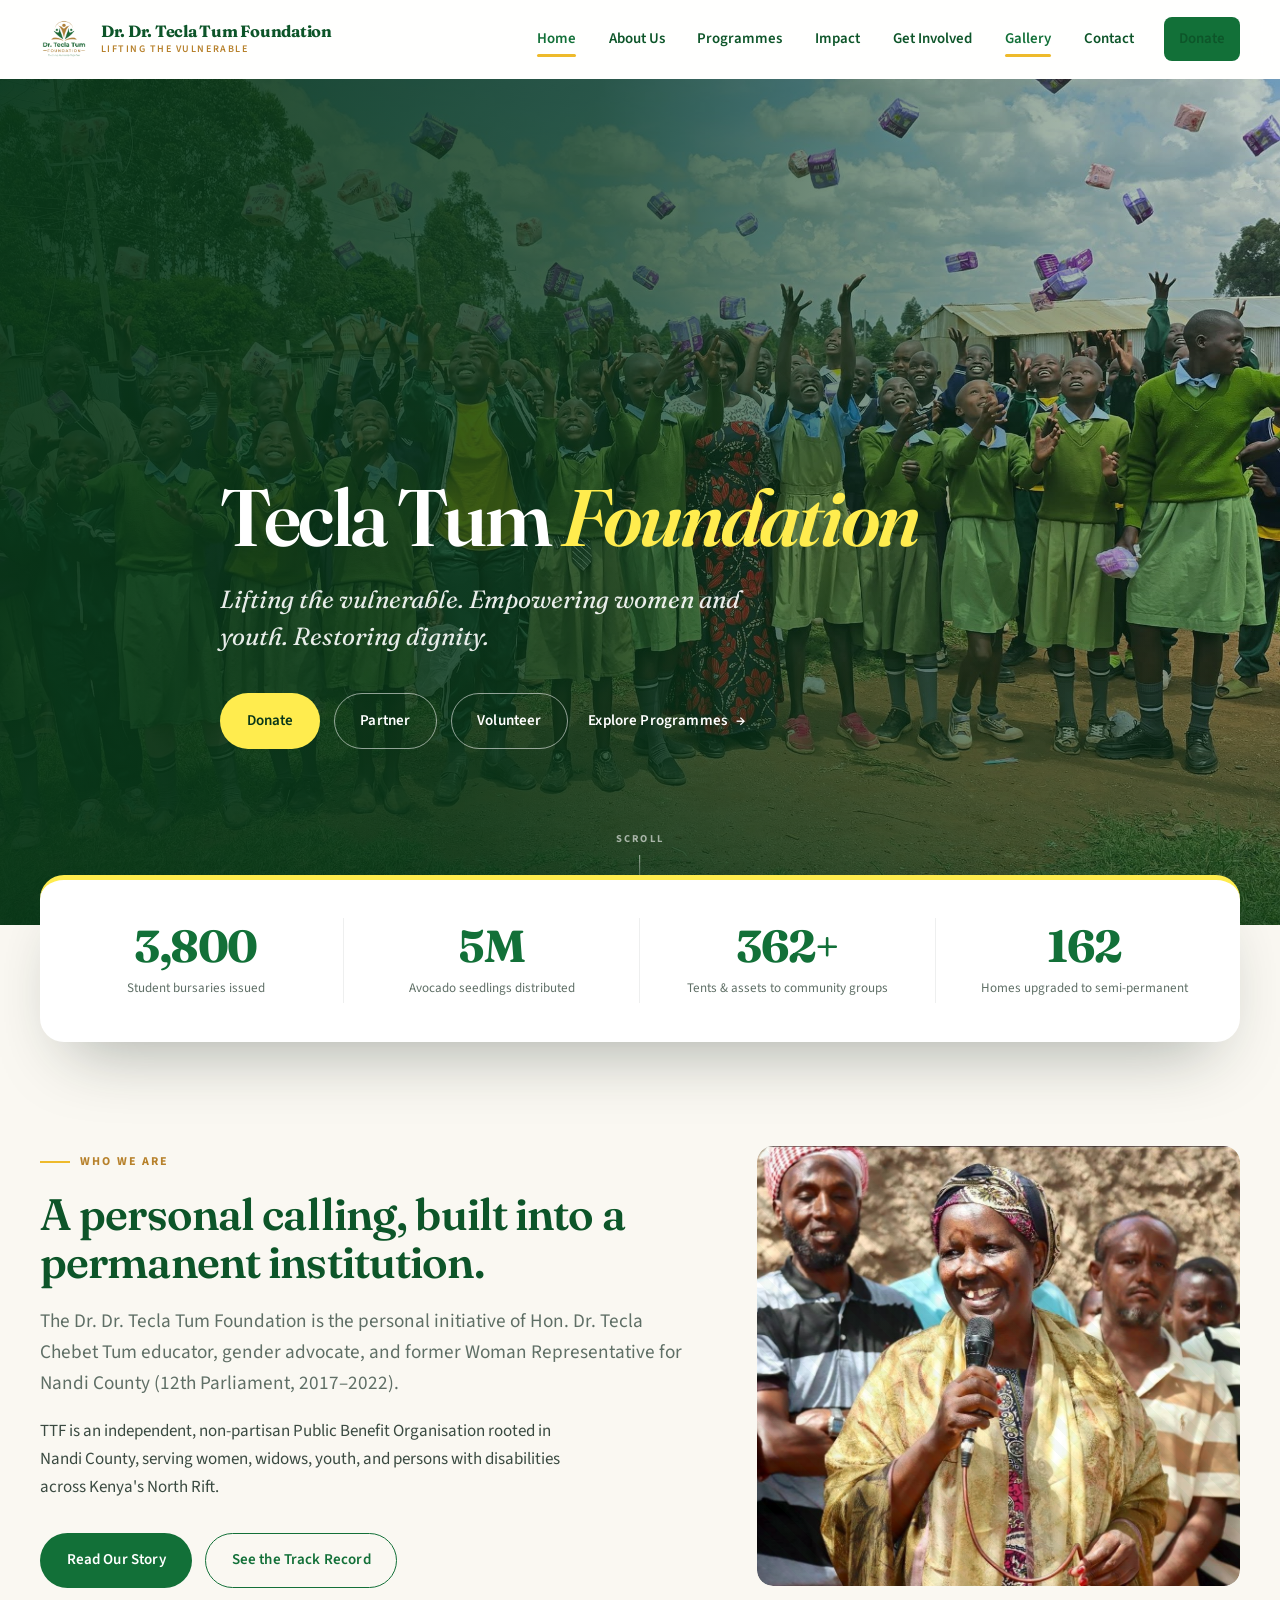
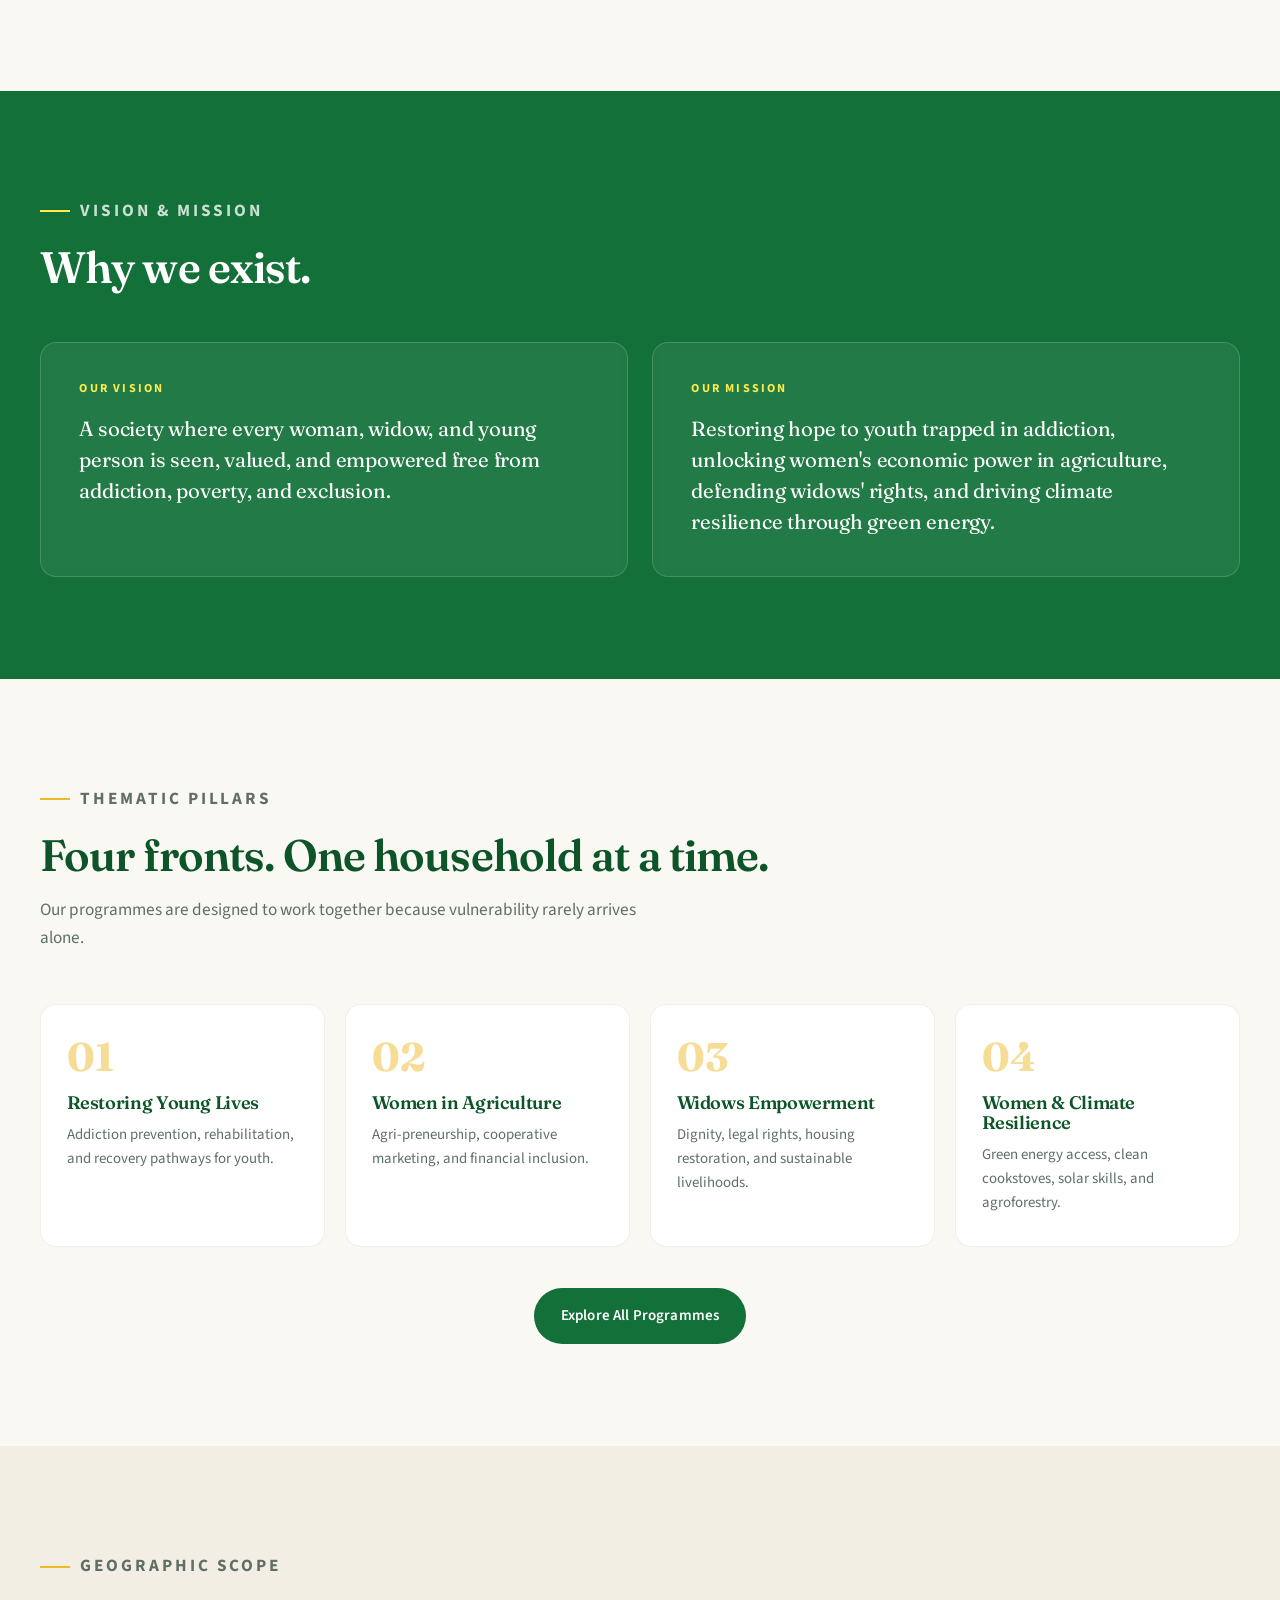
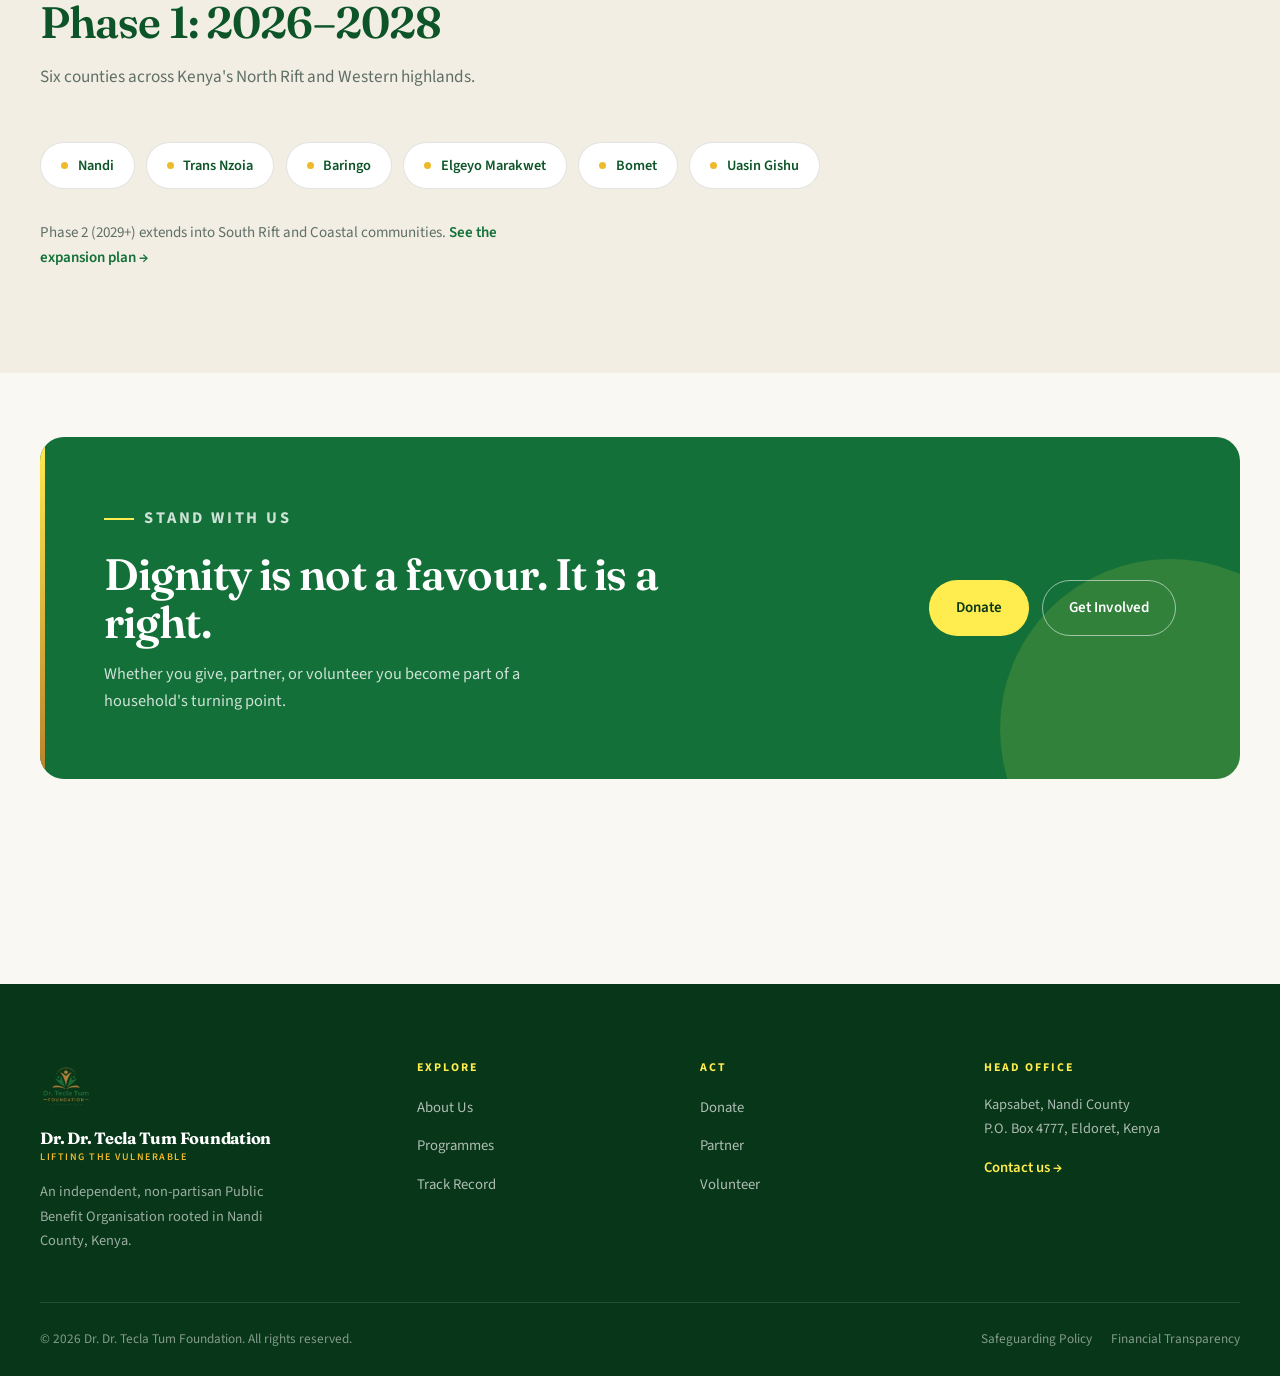
==== commit 14045c62: "dr" ====
--- a/index.html
+++ b/index.html
@@ -3,8 +3,8 @@
 <head>
 <meta charset="UTF-8">
 <meta name="viewport" content="width=device-width, initial-scale=1">
-<title>Tecla Tum Foundation | Lifting the Vulnerable in Nandi County</title>
-<meta name="description" content="Tecla Tum Foundation (TTF) restores hope to youth in addiction, unlocks women's economic power in agriculture, defends widows' rights, and drives climate resilience through green energy.">
+<title>Dr. Dr. Tecla Tum Foundation | Lifting the Vulnerable in Nandi County</title>
+<meta name="description" content="Dr. Dr. Tecla Tum Foundation (TTF) restores hope to youth in addiction, unlocks women's economic power in agriculture, defends widows' rights, and drives climate resilience through green energy.">
 <link rel="icon" href="logo.png">
 <link rel="preconnect" href="https://fonts.googleapis.com">
 <link rel="preconnect" href="https://fonts.gstatic.com" crossorigin>
@@ -17,10 +17,10 @@
 <header class="site-header" id="siteHeader">
   <div class="wrap header-inner">
 
-    <a class="brand" href="index.html" aria-label="Tecla Tum Foundation  home">
-      <img class="brand-logo" src="static/images/logo.png" alt="Tecla Tum Foundation logo">
+    <a class="brand" href="index.html" aria-label="Dr. Dr. Tecla Tum Foundation  home">
+      <img class="brand-logo" src="static/images/logo.png" alt="Dr. Dr. Tecla Tum Foundation logo">
       <span class="brand-text">
-        <span class="brand-name">Tecla Tum Foundation</span>
+        <span class="brand-name">Dr. Dr. Tecla Tum Foundation</span>
         <span class="brand-sub">Lifting the Vulnerable</span>
       </span>
     </a>
@@ -101,7 +101,7 @@
         <h2>A personal calling, built into a permanent institution.</h2>
 
         <p class="lead" style="margin-top:1.2rem;">
-          The Tecla Tum Foundation is the personal initiative of Hon. Dr. Tecla Chebet Tum
+          The Dr. Dr. Tecla Tum Foundation is the personal initiative of Hon. Dr. Tecla Chebet Tum
           educator, gender advocate, and former Woman Representative for Nandi County
           (12th Parliament, 2017–2022).
         </p>
@@ -247,9 +247,9 @@
 
     <div class="footer-grid">
       <div class="footer-brand">
-        <img class="brand-logo" src="static/images/logo.png" alt="Tecla Tum Foundation logo">
+        <img class="brand-logo" src="static/images/logo.png" alt="Dr. Dr. Tecla Tum Foundation logo">
         <span class="brand-text">
-          <span class="brand-name">Tecla Tum Foundation</span>
+          <span class="brand-name">Dr. Dr. Tecla Tum Foundation</span>
           <span class="brand-sub">Lifting the Vulnerable</span>
         </span>
         <p>An independent, non-partisan Public Benefit Organisation rooted in Nandi County, Kenya.</p>
@@ -283,7 +283,7 @@
     </div>
 
     <div class="footer-bar">
-      <span>© <span id="year">2026</span> Tecla Tum Foundation. All rights reserved.</span>
+      <span>© <span id="year">2026</span> Dr. Dr. Tecla Tum Foundation. All rights reserved.</span>
       <span class="legal">
         <a href="contact.html">Safeguarding Policy</a>
         <a href="contact.html">Financial Transparency</a>
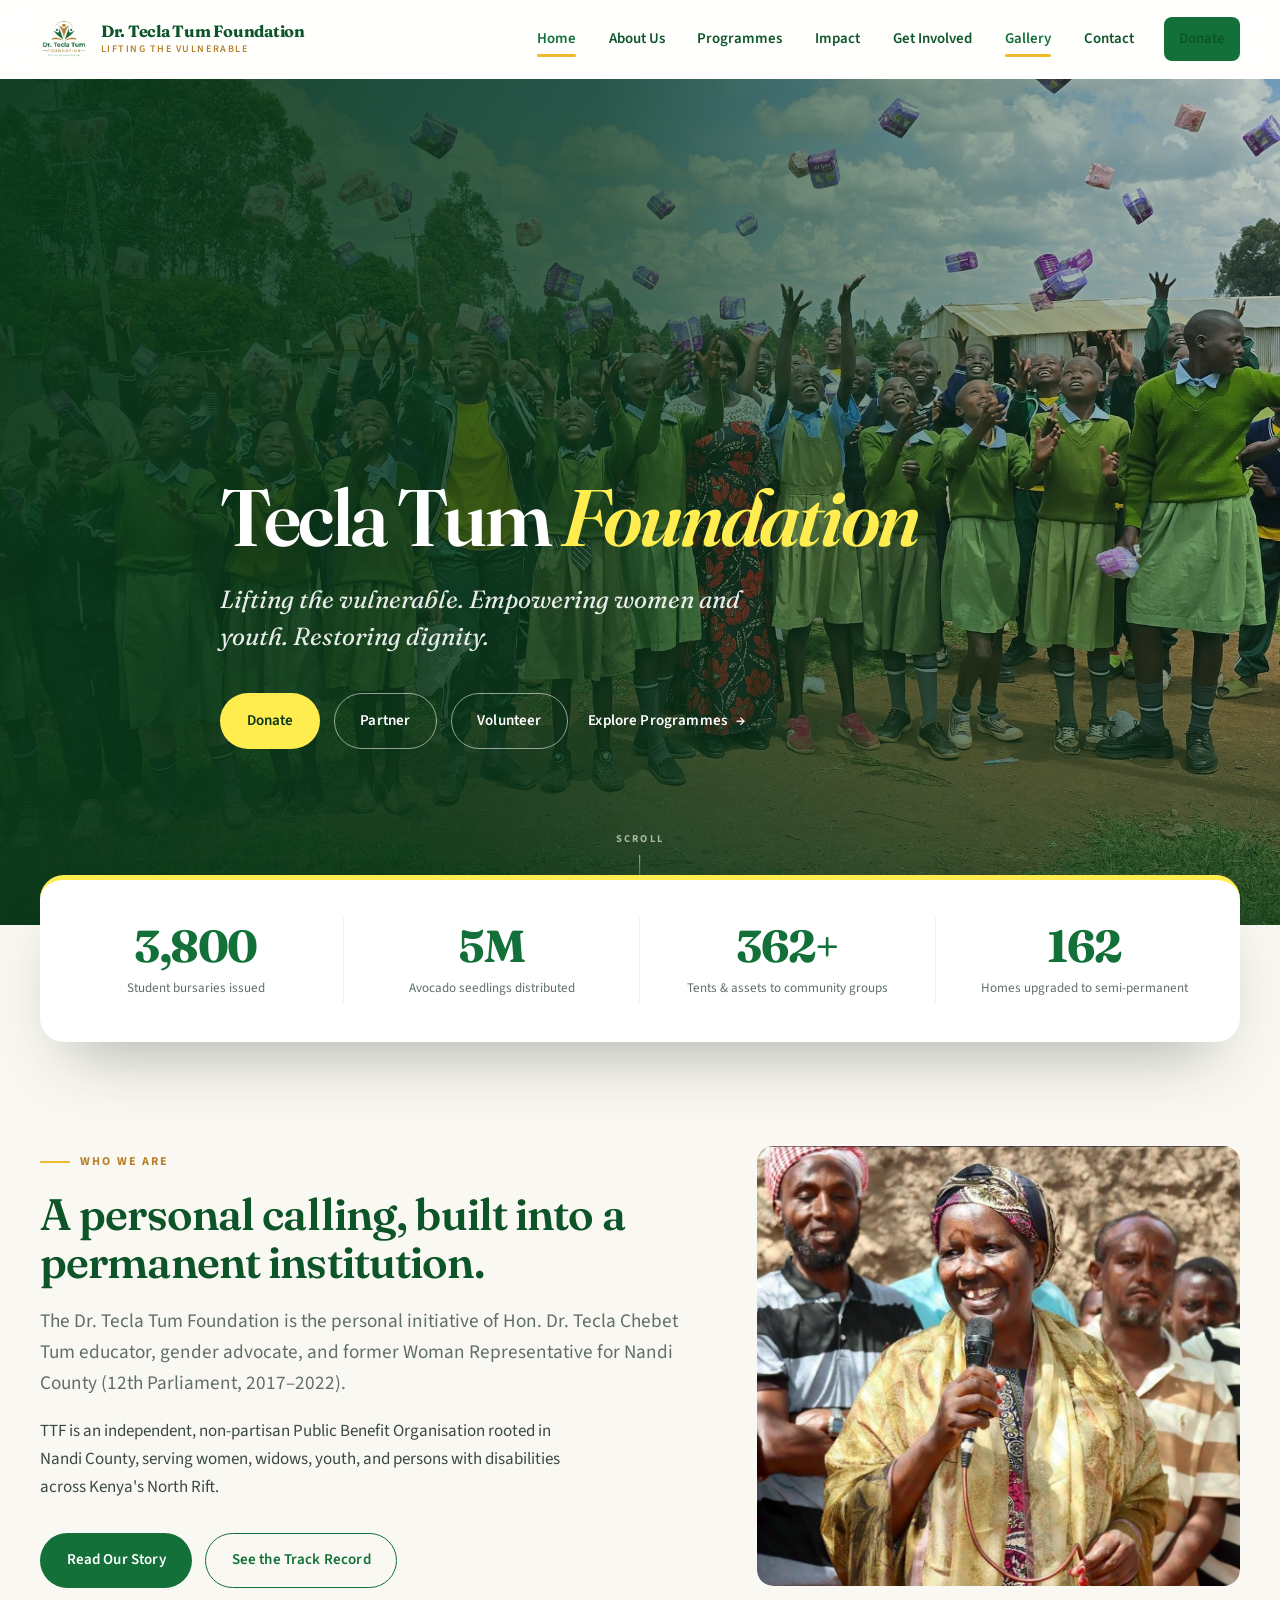
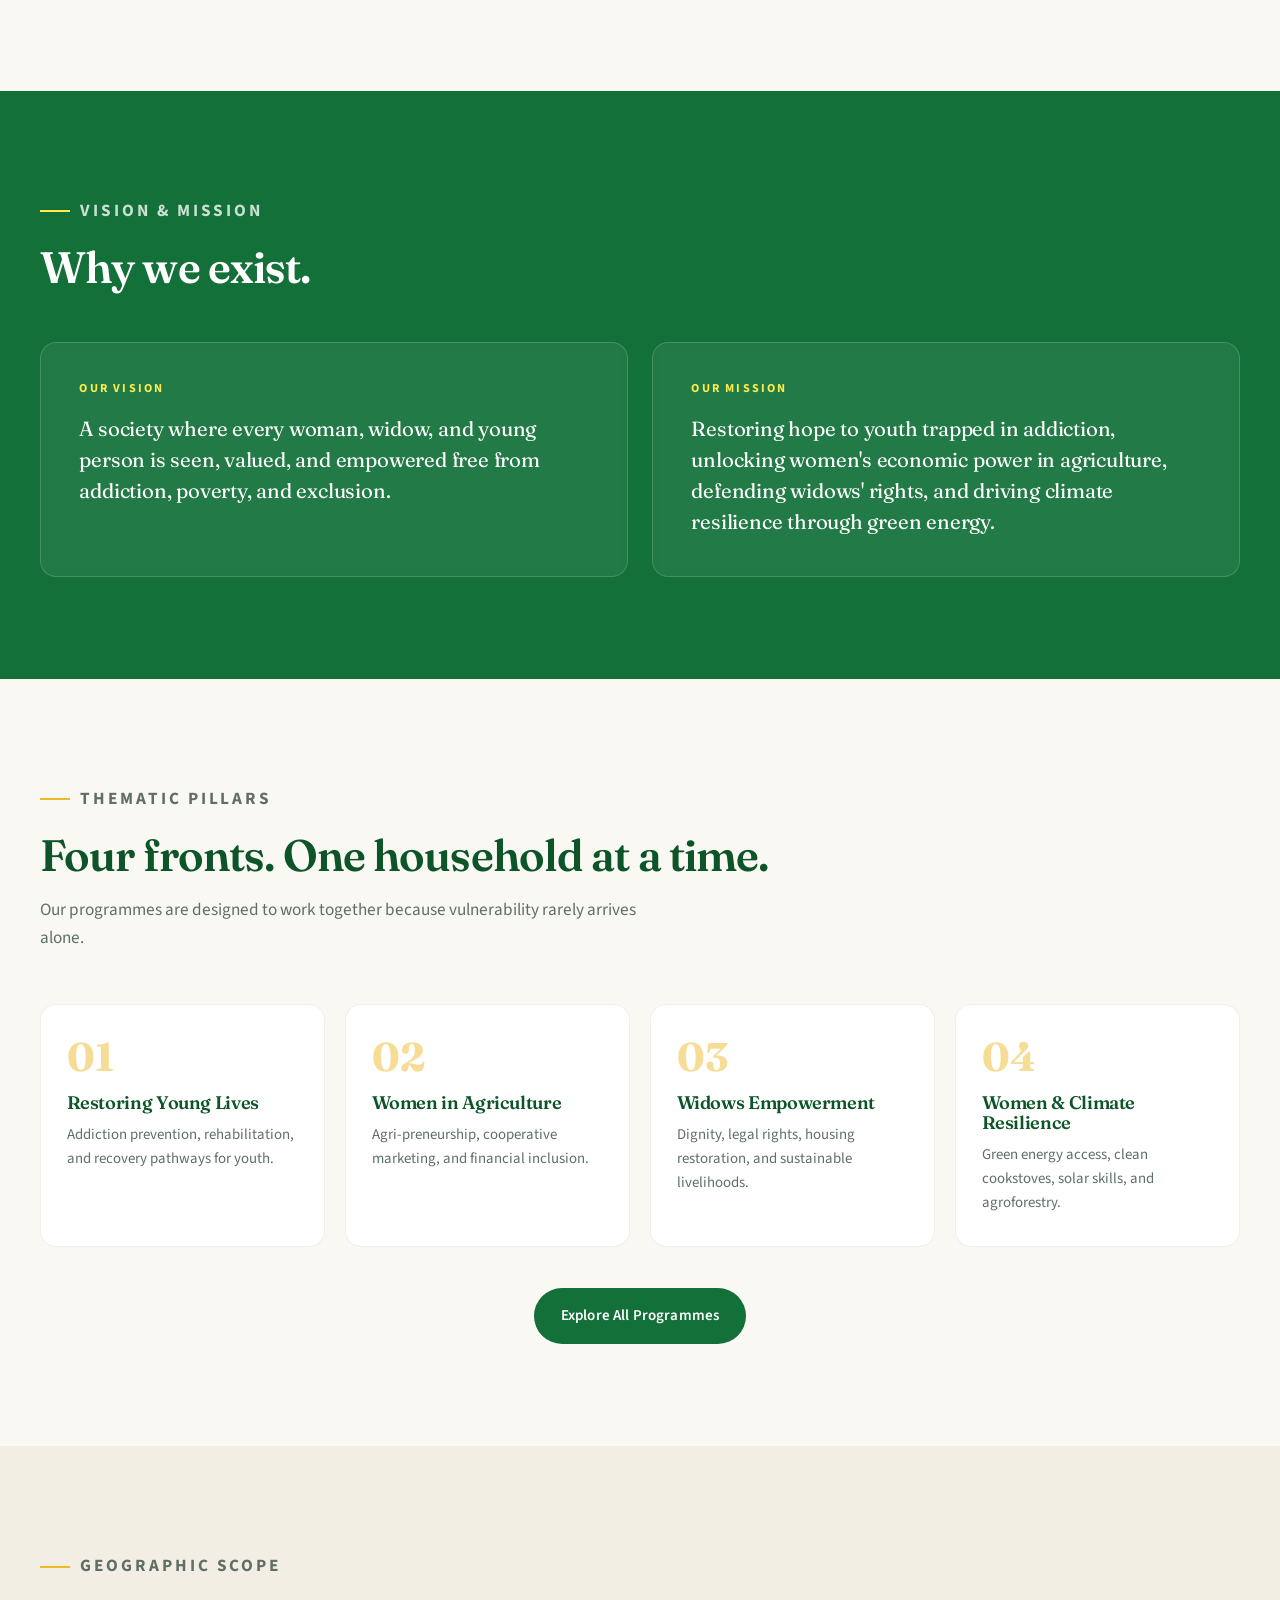
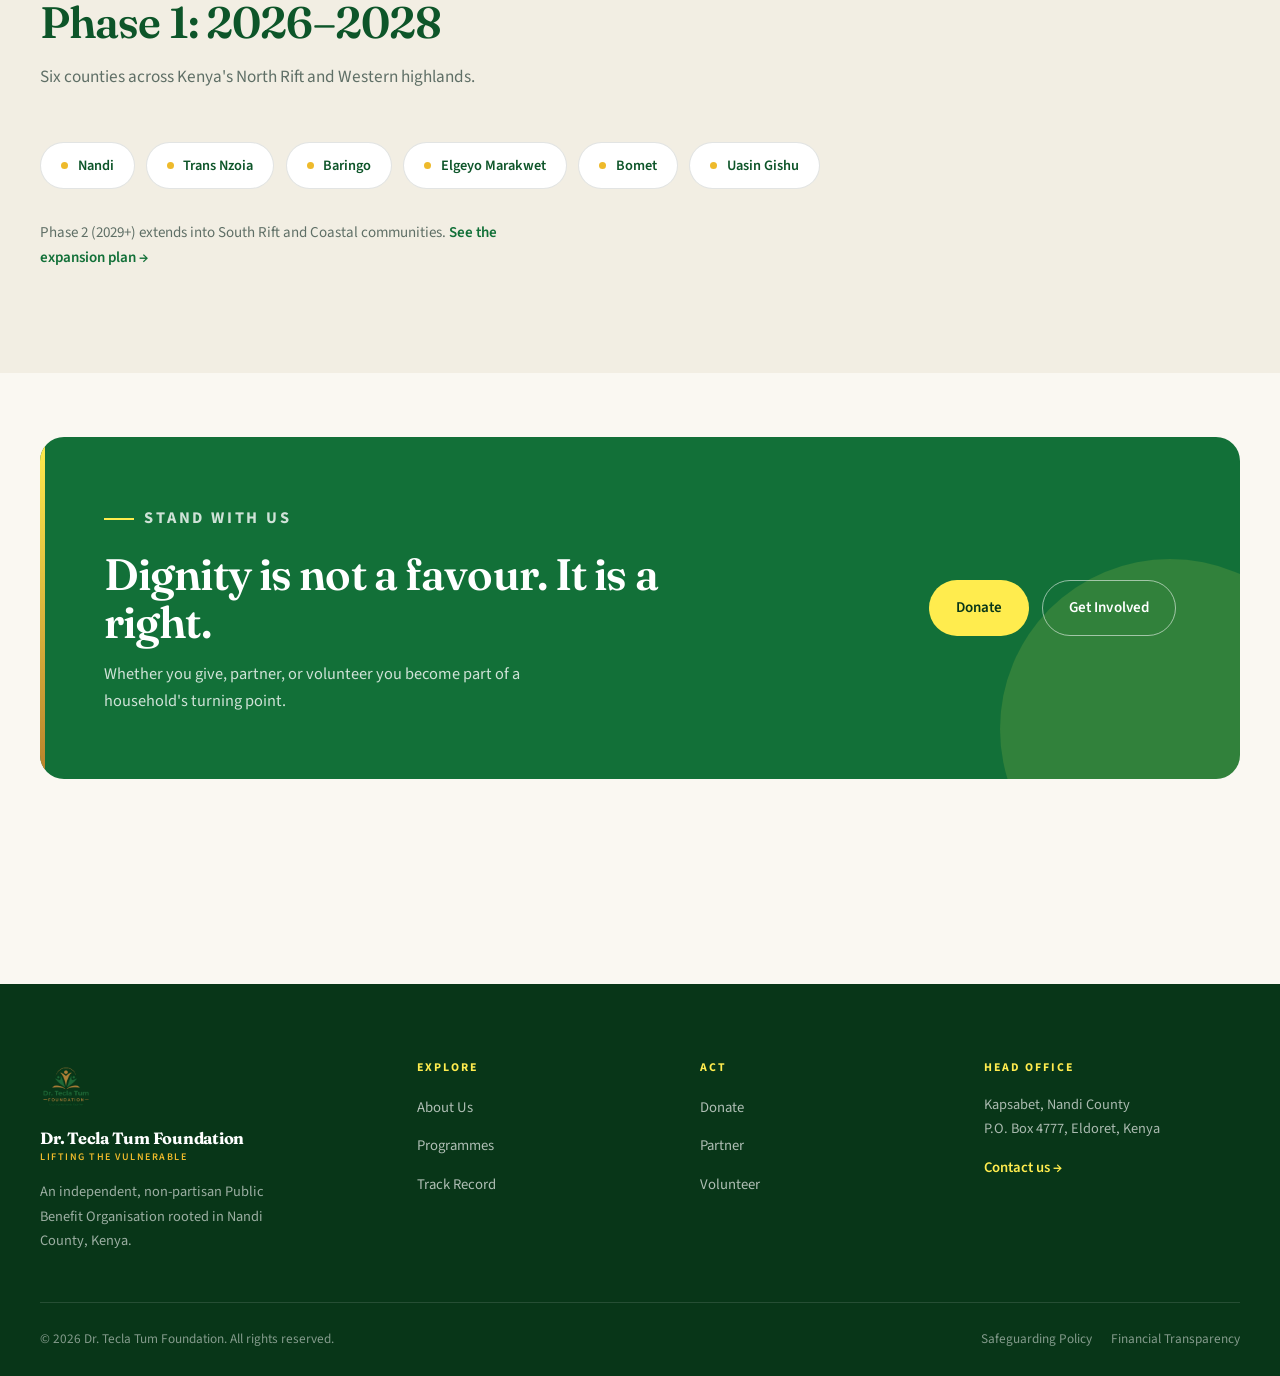
==== commit 9e450c3f: "dr" ====
--- a/index.html
+++ b/index.html
@@ -3,8 +3,8 @@
 <head>
 <meta charset="UTF-8">
 <meta name="viewport" content="width=device-width, initial-scale=1">
-<title>Dr. Dr. Tecla Tum Foundation | Lifting the Vulnerable in Nandi County</title>
-<meta name="description" content="Dr. Dr. Tecla Tum Foundation (TTF) restores hope to youth in addiction, unlocks women's economic power in agriculture, defends widows' rights, and drives climate resilience through green energy.">
+<title>Dr. Tecla Tum Foundation | Lifting the Vulnerable in Nandi County</title>
+<meta name="description" content="Dr. Tecla Tum Foundation (TTF) restores hope to youth in addiction, unlocks women's economic power in agriculture, defends widows' rights, and drives climate resilience through green energy.">
 <link rel="icon" href="logo.png">
 <link rel="preconnect" href="https://fonts.googleapis.com">
 <link rel="preconnect" href="https://fonts.gstatic.com" crossorigin>
@@ -17,10 +17,10 @@
 <header class="site-header" id="siteHeader">
   <div class="wrap header-inner">
 
-    <a class="brand" href="index.html" aria-label="Dr. Dr. Tecla Tum Foundation  home">
-      <img class="brand-logo" src="static/images/logo.png" alt="Dr. Dr. Tecla Tum Foundation logo">
+    <a class="brand" href="index.html" aria-label="Dr. Tecla Tum Foundation  home">
+      <img class="brand-logo" src="static/images/logo.png" alt="Dr. Tecla Tum Foundation logo">
       <span class="brand-text">
-        <span class="brand-name">Dr. Dr. Tecla Tum Foundation</span>
+        <span class="brand-name">Dr. Tecla Tum Foundation</span>
         <span class="brand-sub">Lifting the Vulnerable</span>
       </span>
     </a>
@@ -101,7 +101,7 @@
         <h2>A personal calling, built into a permanent institution.</h2>
 
         <p class="lead" style="margin-top:1.2rem;">
-          The Dr. Dr. Tecla Tum Foundation is the personal initiative of Hon. Dr. Tecla Chebet Tum
+          The Dr. Tecla Tum Foundation is the personal initiative of Hon. Dr. Tecla Chebet Tum
           educator, gender advocate, and former Woman Representative for Nandi County
           (12th Parliament, 2017–2022).
         </p>
@@ -247,9 +247,9 @@
 
     <div class="footer-grid">
       <div class="footer-brand">
-        <img class="brand-logo" src="static/images/logo.png" alt="Dr. Dr. Tecla Tum Foundation logo">
+        <img class="brand-logo" src="static/images/logo.png" alt="Dr. Tecla Tum Foundation logo">
         <span class="brand-text">
-          <span class="brand-name">Dr. Dr. Tecla Tum Foundation</span>
+          <span class="brand-name">Dr. Tecla Tum Foundation</span>
           <span class="brand-sub">Lifting the Vulnerable</span>
         </span>
         <p>An independent, non-partisan Public Benefit Organisation rooted in Nandi County, Kenya.</p>
@@ -283,7 +283,7 @@
     </div>
 
     <div class="footer-bar">
-      <span>© <span id="year">2026</span> Dr. Dr. Tecla Tum Foundation. All rights reserved.</span>
+      <span>© <span id="year">2026</span> Dr. Tecla Tum Foundation. All rights reserved.</span>
       <span class="legal">
         <a href="contact.html">Safeguarding Policy</a>
         <a href="contact.html">Financial Transparency</a>
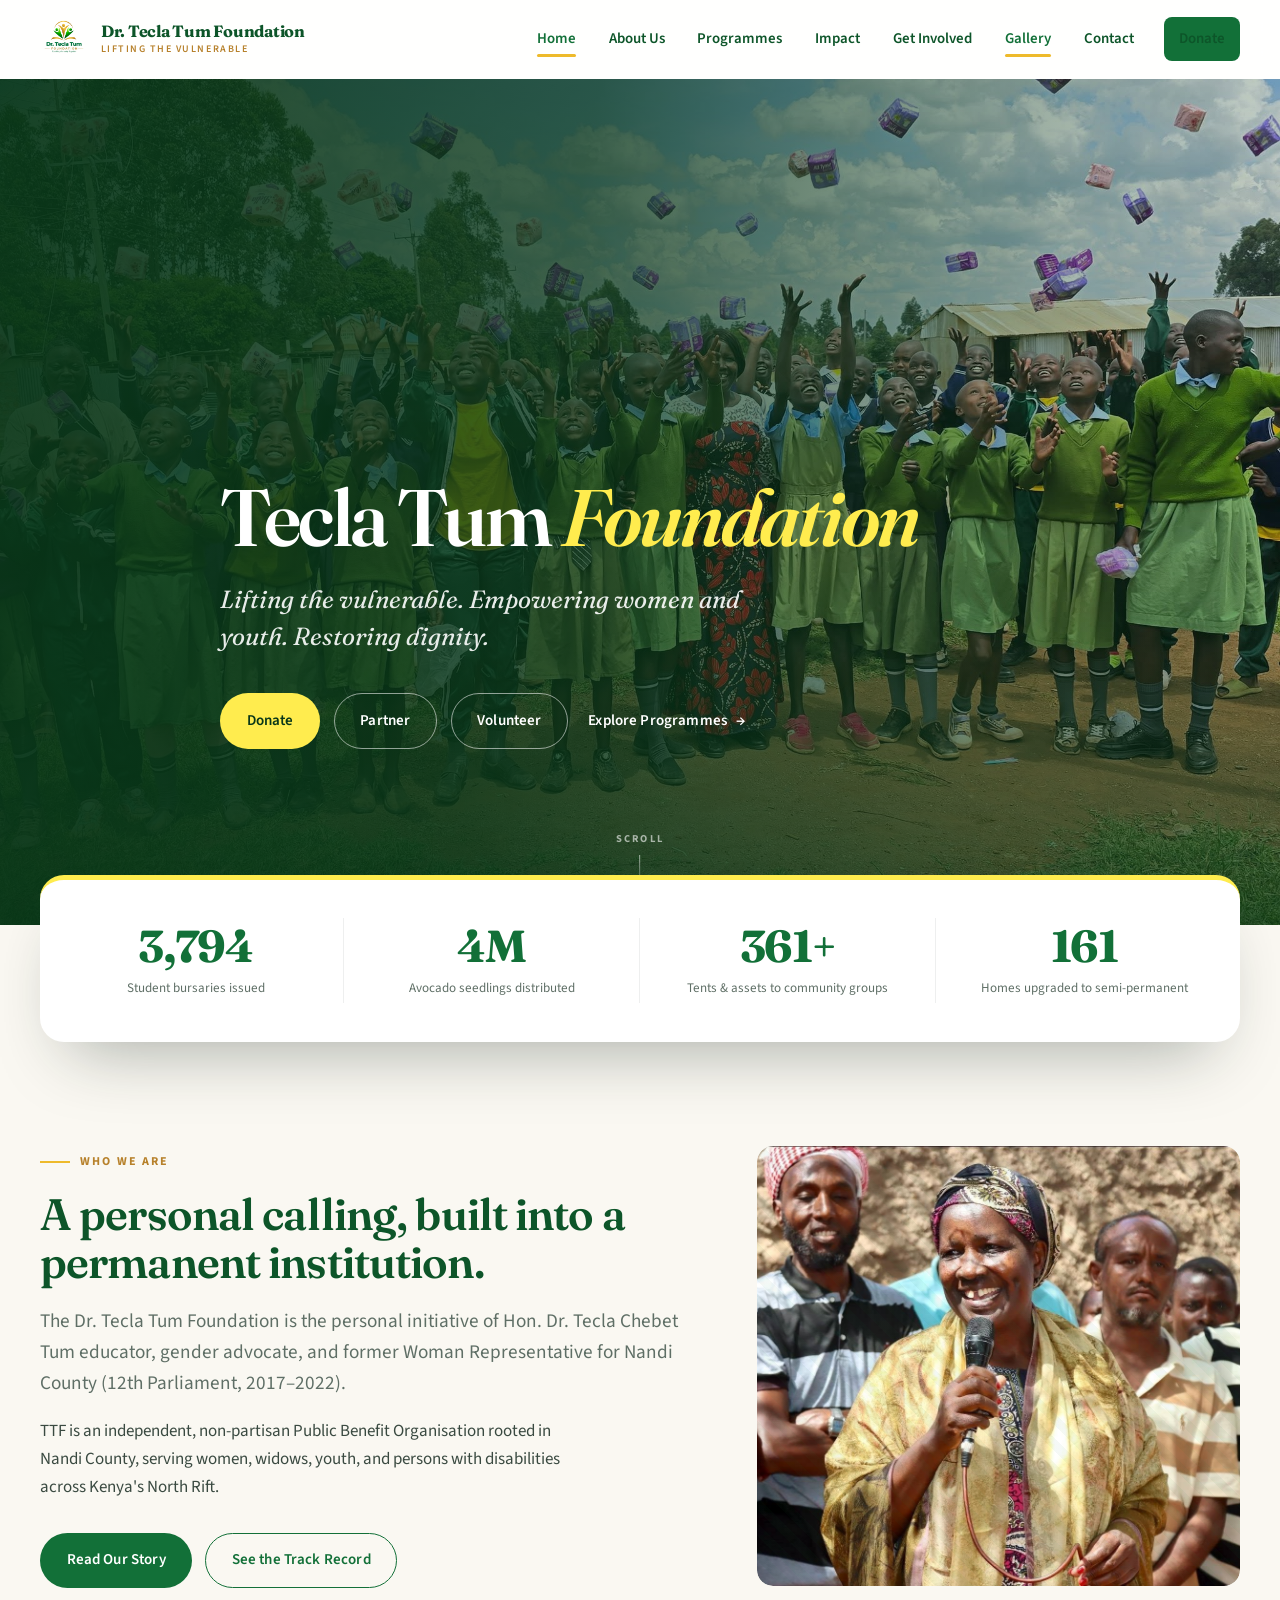
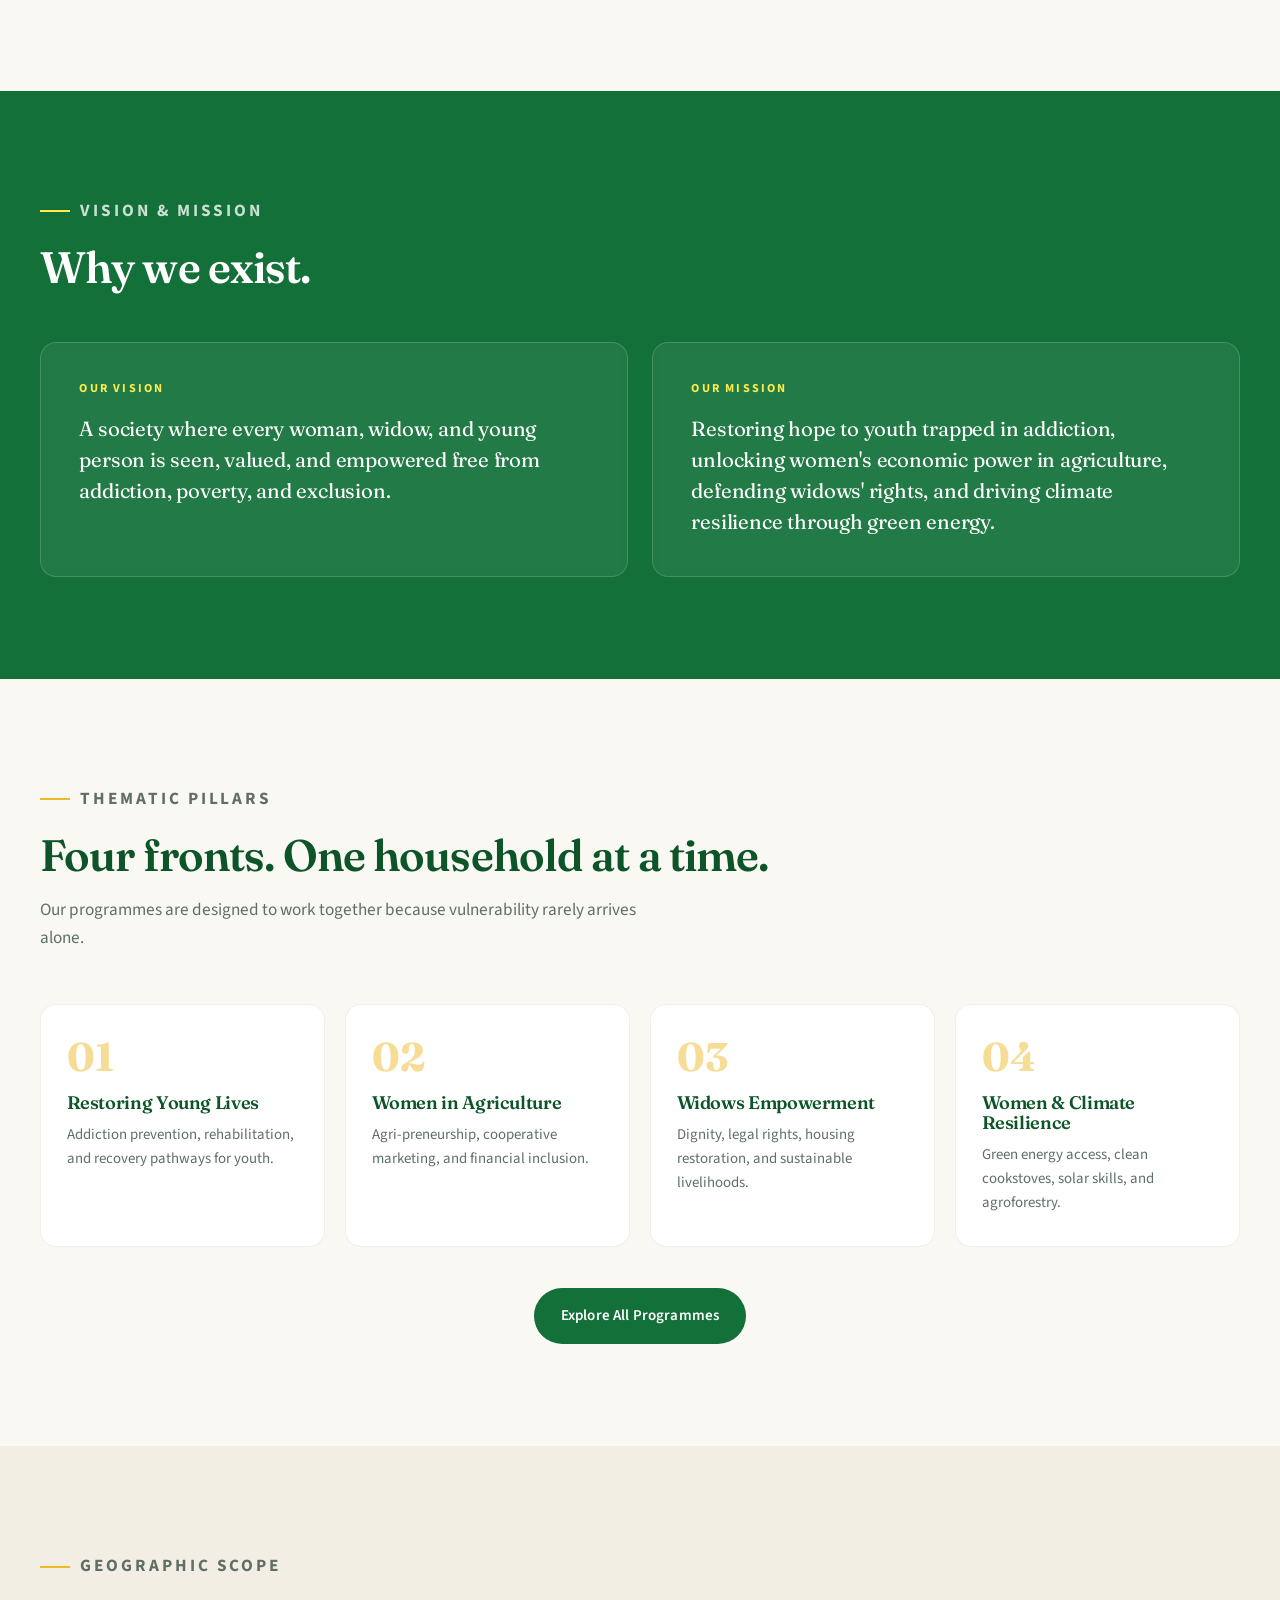
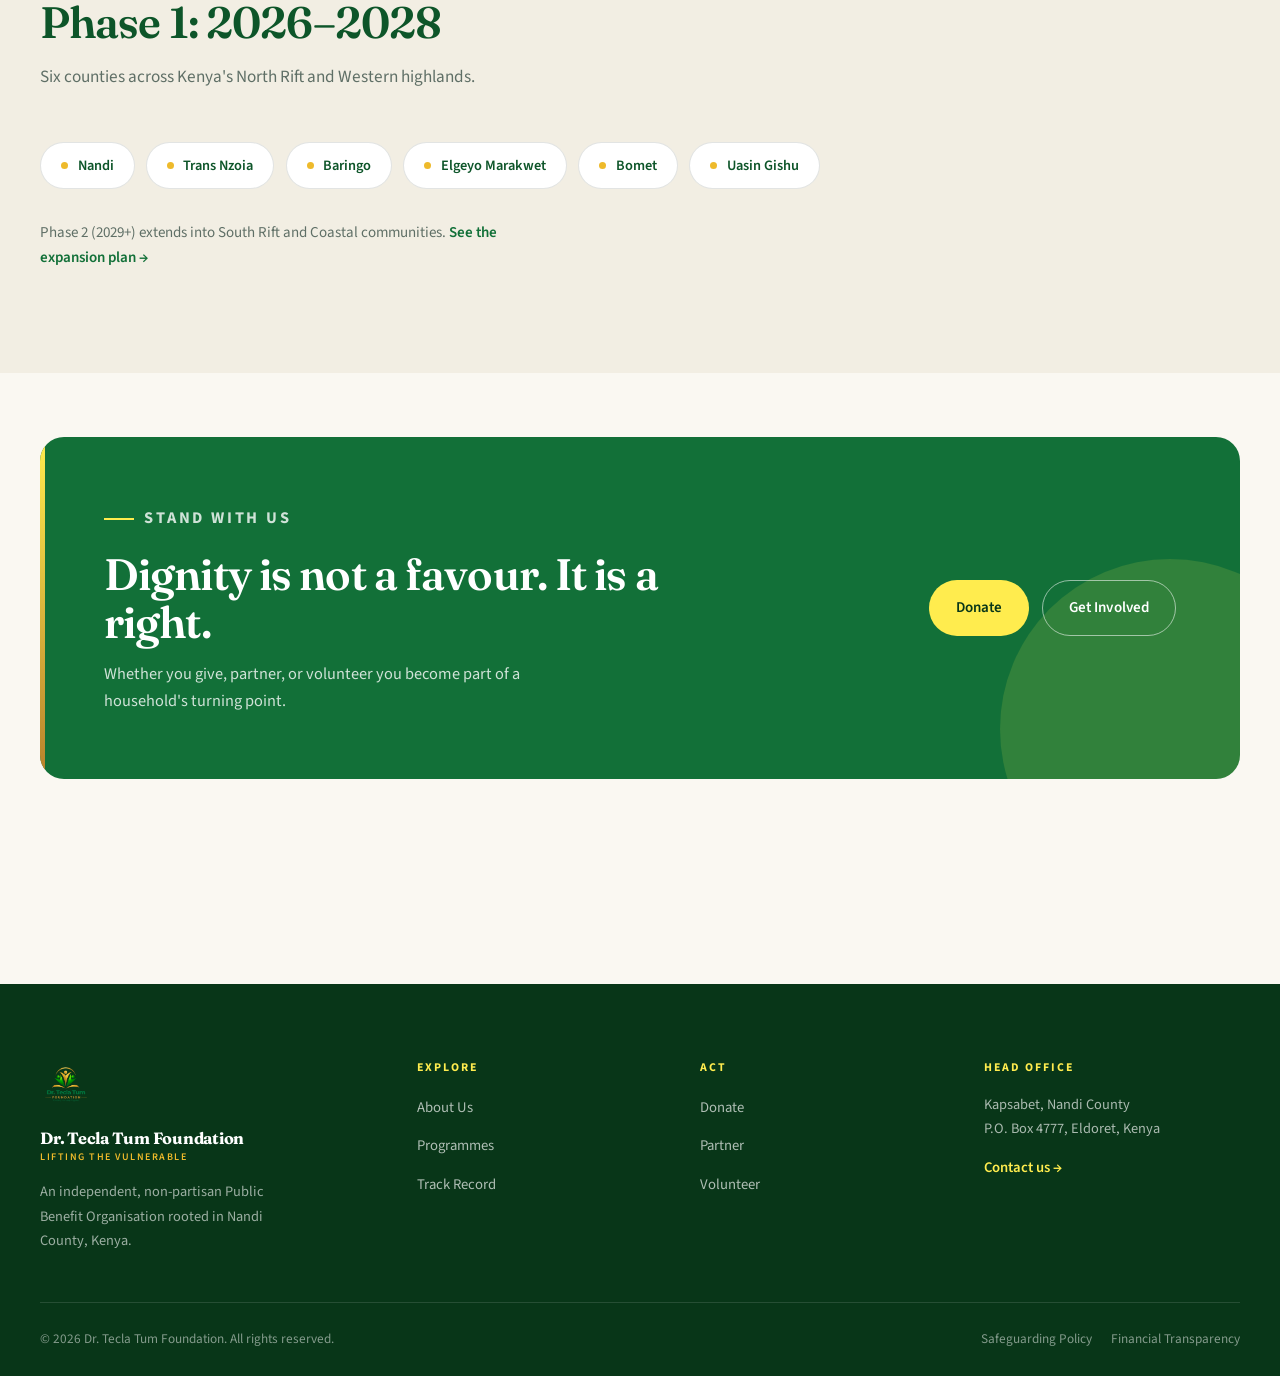
==== commit 2c6d6e66: "load" ====
--- a/index.html
+++ b/index.html
@@ -9,9 +9,66 @@
 <link rel="preconnect" href="https://fonts.googleapis.com">
 <link rel="preconnect" href="https://fonts.gstatic.com" crossorigin>
 <link href="https://fonts.googleapis.com/css2?family=Fraunces:ital,opsz,wght@0,9..144,400;0,9..144,600;0,9..144,700;1,9..144,400;1,9..144,600&family=Source+Sans+3:wght@400;500;600;700&display=swap" rel="stylesheet">
+
 <link rel="stylesheet" href="css/style.css">
+<!-- Loader styles last so they win -->
+<link rel="stylesheet" href="css/loader.css">
+
+<!-- Critical: lock scroll + paint the white loader before CSS arrives -->
+<style>
+  html.is-loading, html.is-loading body { overflow: hidden; }
+  #pageLoader{ position:fixed; inset:0; z-index:9999; display:grid; place-items:center; background:#fff; }
+</style>
+<script>
+  /* Runs before paint. Safety net releases the page even if loader.js never loads. */
+  document.documentElement.classList.add('is-loading');
+  window.setTimeout(function () {
+    document.documentElement.classList.remove('is-loading');
+    var l = document.getElementById('pageLoader');
+    if (l) {
+      l.classList.add('is-done');
+      window.setTimeout(function () { if (l.parentNode) l.parentNode.removeChild(l); }, 700);
+    }
+  }, 8000);
+</script>
 </head>
+
 <body>
+
+<!-- ============ PAGE LOADER ============ -->
+<div class="page-loader" id="pageLoader"
+     role="progressbar" aria-label="Loading Dr. Tecla Tum Foundation"
+     aria-valuemin="0" aria-valuemax="100" aria-valuenow="0">
+
+  <div class="loader-inner">
+
+    <div class="loader-stage">
+      <span class="loader-halo" aria-hidden="true"></span>
+      <span class="loader-ring" aria-hidden="true"></span>
+      <span class="loader-ring loader-ring--2" aria-hidden="true"></span>
+
+      <span class="loader-badge">
+        <span class="loader-sheen" aria-hidden="true"></span>
+        <img class="loader-logo" src="static/images/logo.png" alt="">
+      </span>
+    </div>
+
+    <p class="loader-text">Dr.&nbsp;Tecla Tum Foundation</p>
+
+    <div class="loader-bar" aria-hidden="true">
+      <span class="loader-bar-fill" id="loaderBarFill"></span>
+    </div>
+    <span class="loader-count" id="loaderCount" aria-hidden="true">0%</span>
+
+  </div>
+</div>
+
+<noscript>
+  <style>
+    #pageLoader { display: none !important; }
+    html.is-loading, html.is-loading body { overflow: auto !important; }
+  </style>
+</noscript>
 
 <!-- ============ HEADER ============ -->
 <header class="site-header" id="siteHeader">
@@ -293,6 +350,7 @@
   </div>
 </footer>
 
+<script src="js/loader.js"></script>
 <script src="js/script.js"></script>
 </body>
 </html>
--- a/css/loader.css
+++ b/css/loader.css
@@ -0,0 +1,217 @@
+/* ============================================================
+   PAGE LOADER — Dr. Tecla Tum Foundation
+   Requires: css/style.css loaded BEFORE this file
+   ============================================================ */
+
+#pageLoader {
+  /* ---- tweak these ---- */
+  --loader-ink: #0f4d37;
+  --loader-accent: #f2b705;
+  --loader-stage: clamp(112px, 33vw, 150px); /* overall ring size */
+  --loader-logo-scale: 76%;                  /* logo size inside the circle */
+
+  position: fixed;
+  inset: 0;
+  z-index: 9999;
+  display: flex;
+  align-items: center;
+  justify-content: center;
+  background: #ffffff;
+  opacity: 1;
+  visibility: visible;
+  transition: opacity .5s ease, visibility .5s ease;
+}
+
+#pageLoader.is-done {
+  opacity: 0;
+  visibility: hidden;
+  pointer-events: none;
+}
+
+/* ---------- layout stack ---------- */
+.loader-inner {
+  display: flex;
+  flex-direction: column;
+  align-items: center;
+  justify-content: center;
+  gap: 20px;
+  width: min(86vw, 340px);
+  padding: 24px;
+  text-align: center;
+}
+
+/* ---------- fixed square stage: everything centres off this ---------- */
+.loader-stage {
+  position: relative;
+  width: var(--loader-stage);
+  height: var(--loader-stage);
+  flex: 0 0 auto;
+  display: grid;
+  place-items: center;
+}
+
+/* soft pulse behind the badge */
+.loader-halo {
+  position: absolute;
+  inset: -6%;
+  border-radius: 50%;
+  background: radial-gradient(circle,
+    rgba(15, 77, 55, .18) 0%,
+    rgba(15, 77, 55, .06) 45%,
+    rgba(15, 77, 55, 0) 70%);
+  animation: loaderHalo 2.4s ease-in-out infinite;
+  pointer-events: none;
+}
+
+/* orbiting rings */
+.loader-ring {
+  position: absolute;
+  inset: 0;
+  border-radius: 50%;
+  border: 2px solid transparent;
+  border-top-color: var(--loader-ink);
+  border-right-color: rgba(15, 77, 55, .16);
+  animation: loaderSpin 1.15s linear infinite;
+}
+
+.loader-ring--2 {
+  inset: 10%;
+  border-width: 2px;
+  border-top-color: var(--loader-accent);
+  border-right-color: transparent;
+  border-left-color: rgba(242, 183, 5, .25);
+  animation-duration: 1.75s;
+  animation-direction: reverse;
+}
+
+/* ---------- the logo badge: the only thing that holds the image ---------- */
+.loader-badge {
+  position: relative;
+  width: 70%;
+  height: 70%;
+  border-radius: 50%;
+  background: #fff;
+  box-shadow:
+    0 10px 28px rgba(15, 77, 55, .14),
+    0 0 0 1px rgba(15, 77, 55, .07);
+  display: grid;
+  place-items: center;
+  overflow: hidden;       /* clips the sheen, keeps the circle clean */
+  animation: loaderFloat 2.8s ease-in-out infinite;
+  will-change: transform;
+}
+
+/* ---------- THE FIX: contain, never stretch, never overflow ---------- */
+.loader-logo {
+  display: block;
+  width: var(--loader-logo-scale);
+  height: var(--loader-logo-scale);
+  object-fit: contain;
+  object-position: center;
+  animation: loaderLogoPulse 2.8s ease-in-out infinite;
+  will-change: transform;
+}
+
+/* light sweep across the badge */
+.loader-sheen {
+  position: absolute;
+  top: -60%;
+  left: -130%;
+  width: 65%;
+  height: 220%;
+  background: linear-gradient(100deg,
+    rgba(255, 255, 255, 0) 0%,
+    rgba(255, 255, 255, .9) 50%,
+    rgba(255, 255, 255, 0) 100%);
+  transform: rotate(16deg);
+  animation: loaderSheen 2.8s ease-in-out infinite;
+  pointer-events: none;
+}
+
+/* ---------- wordmark ---------- */
+.loader-text {
+  margin: 0;
+  font-family: "Fraunces", Georgia, "Times New Roman", serif;
+  font-size: clamp(.78rem, 3.3vw, .95rem);
+  font-weight: 600;
+  letter-spacing: .12em;
+  text-transform: uppercase;
+  color: var(--loader-ink);
+  line-height: 1.4;
+}
+
+/* ---------- progress ---------- */
+.loader-bar {
+  width: 100%;
+  height: 4px;
+  border-radius: 999px;
+  background: rgba(15, 77, 55, .12);
+  overflow: hidden;
+}
+
+.loader-bar-fill {
+  display: block;
+  width: 0%;
+  height: 100%;
+  border-radius: 999px;
+  background: linear-gradient(90deg,
+    var(--loader-ink) 0%,
+    #2f8a63 60%,
+    var(--loader-accent) 100%);
+  transition: width .28s ease;
+}
+
+.loader-count {
+  font-family: "Source Sans 3", system-ui, -apple-system, sans-serif;
+  font-size: .72rem;
+  font-weight: 700;
+  letter-spacing: .18em;
+  color: rgba(15, 77, 55, .5);
+  font-variant-numeric: tabular-nums;
+}
+
+/* ---------- keyframes ---------- */
+@keyframes loaderSpin {
+  to { transform: rotate(360deg); }
+}
+
+@keyframes loaderFloat {
+  0%, 100% { transform: translateY(-3px); }
+  50%      { transform: translateY(3px); }
+}
+
+@keyframes loaderLogoPulse {
+  0%, 100% { transform: scale(1); }
+  50%      { transform: scale(1.05); }
+}
+
+@keyframes loaderHalo {
+  0%, 100% { transform: scale(.9);  opacity: .55; }
+  50%      { transform: scale(1.08); opacity: 1; }
+}
+
+@keyframes loaderSheen {
+  0%   { left: -130%; }
+  55%  { left: 130%; }
+  100% { left: 130%; }
+}
+
+/* ---------- accessibility ---------- */
+@media (prefers-reduced-motion: reduce) {
+  .loader-halo,
+  .loader-ring,
+  .loader-ring--2,
+  .loader-badge,
+  .loader-logo,
+  .loader-sheen {
+    animation: none !important;
+  }
+  .loader-bar-fill { transition: none; }
+}
+
+/* short screens: shrink the stage so the bar never gets pushed off */
+@media (max-height: 520px) {
+  #pageLoader { --loader-stage: 92px; }
+  .loader-inner { gap: 14px; }
+  .loader-text { font-size: .72rem; }
+}
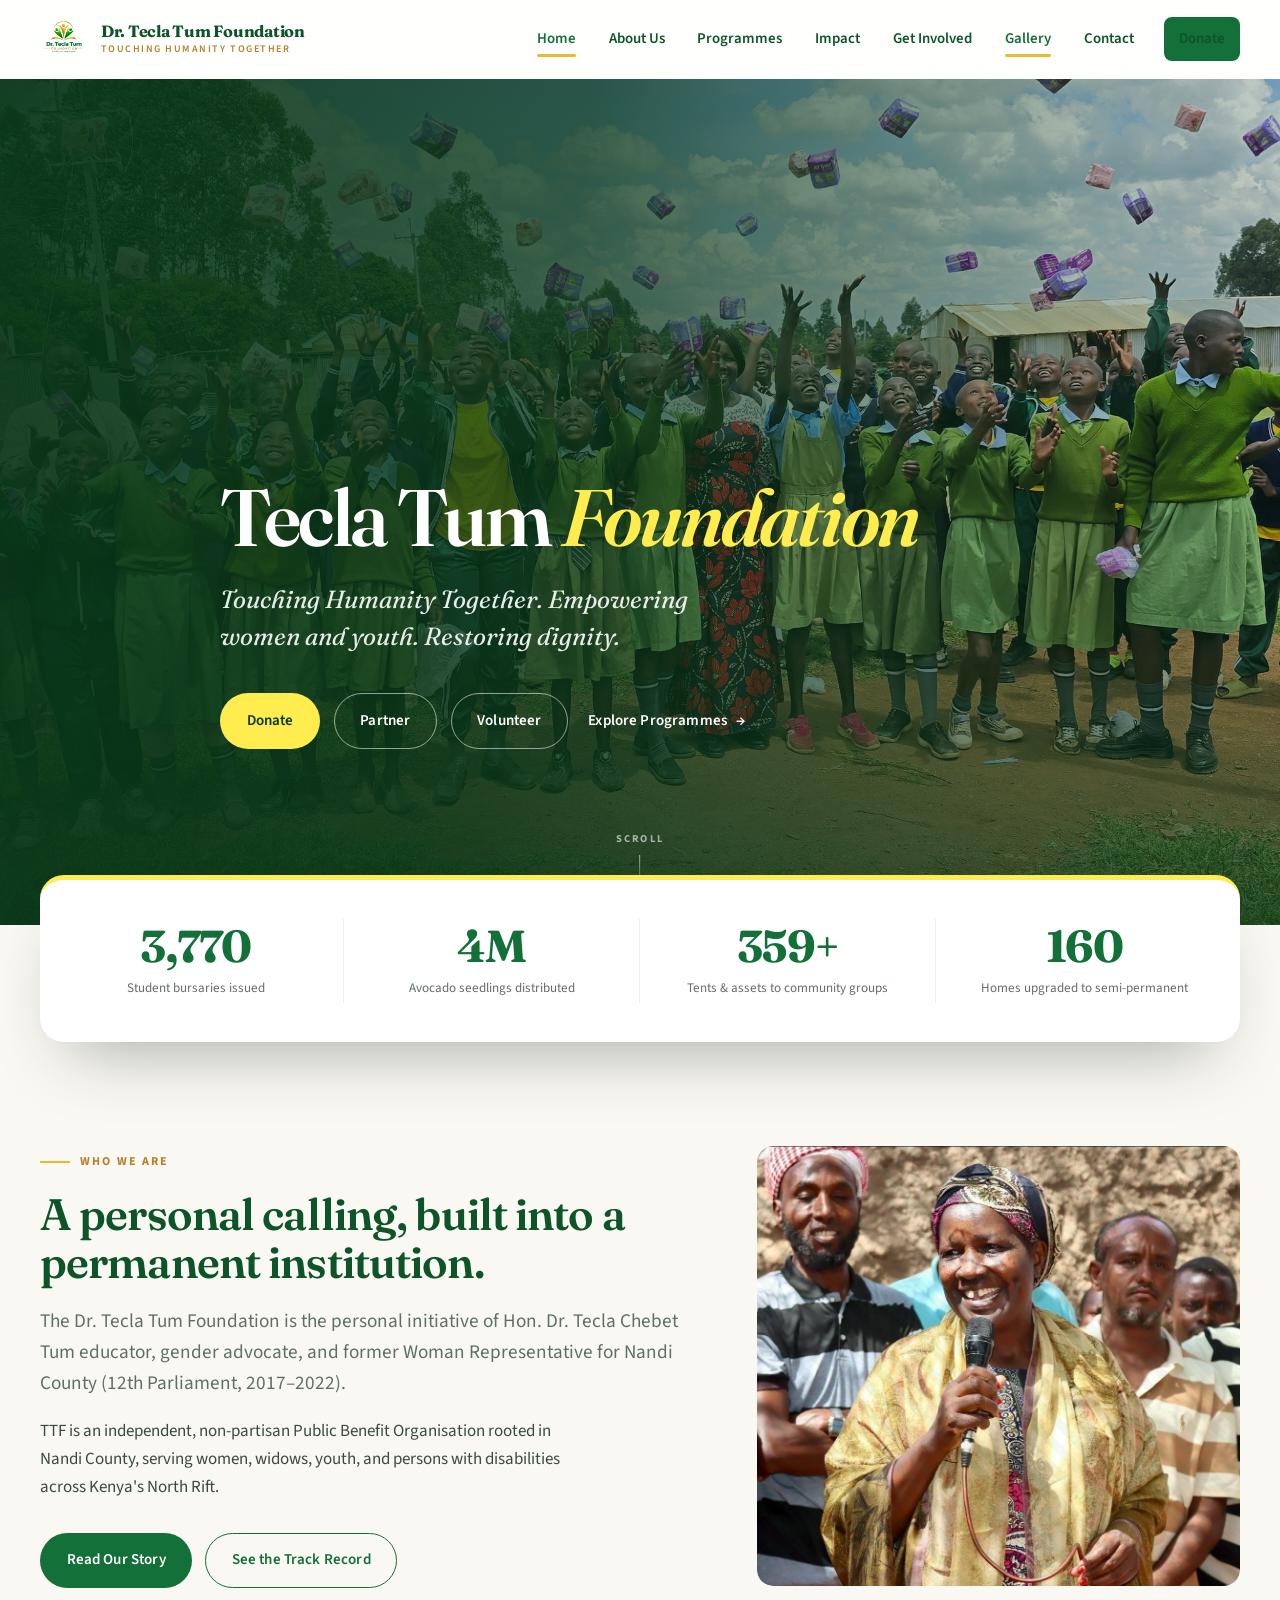
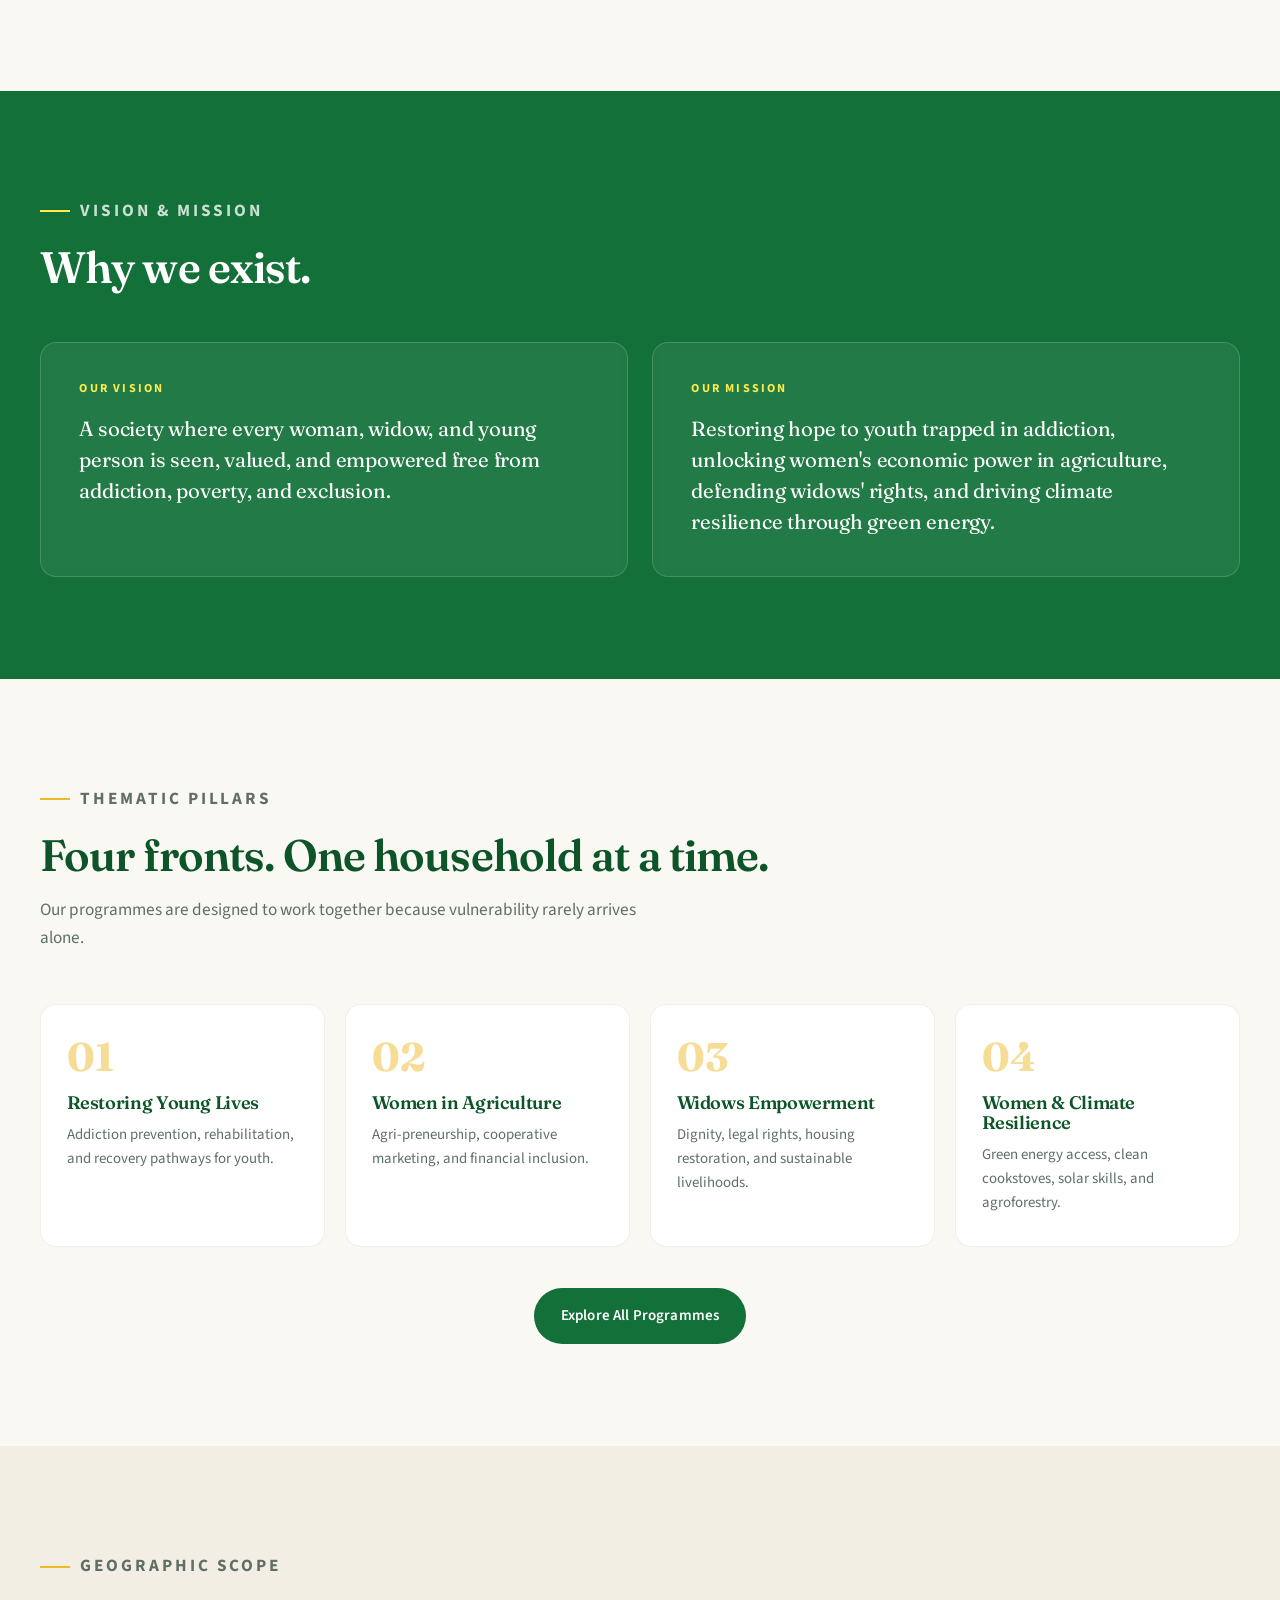
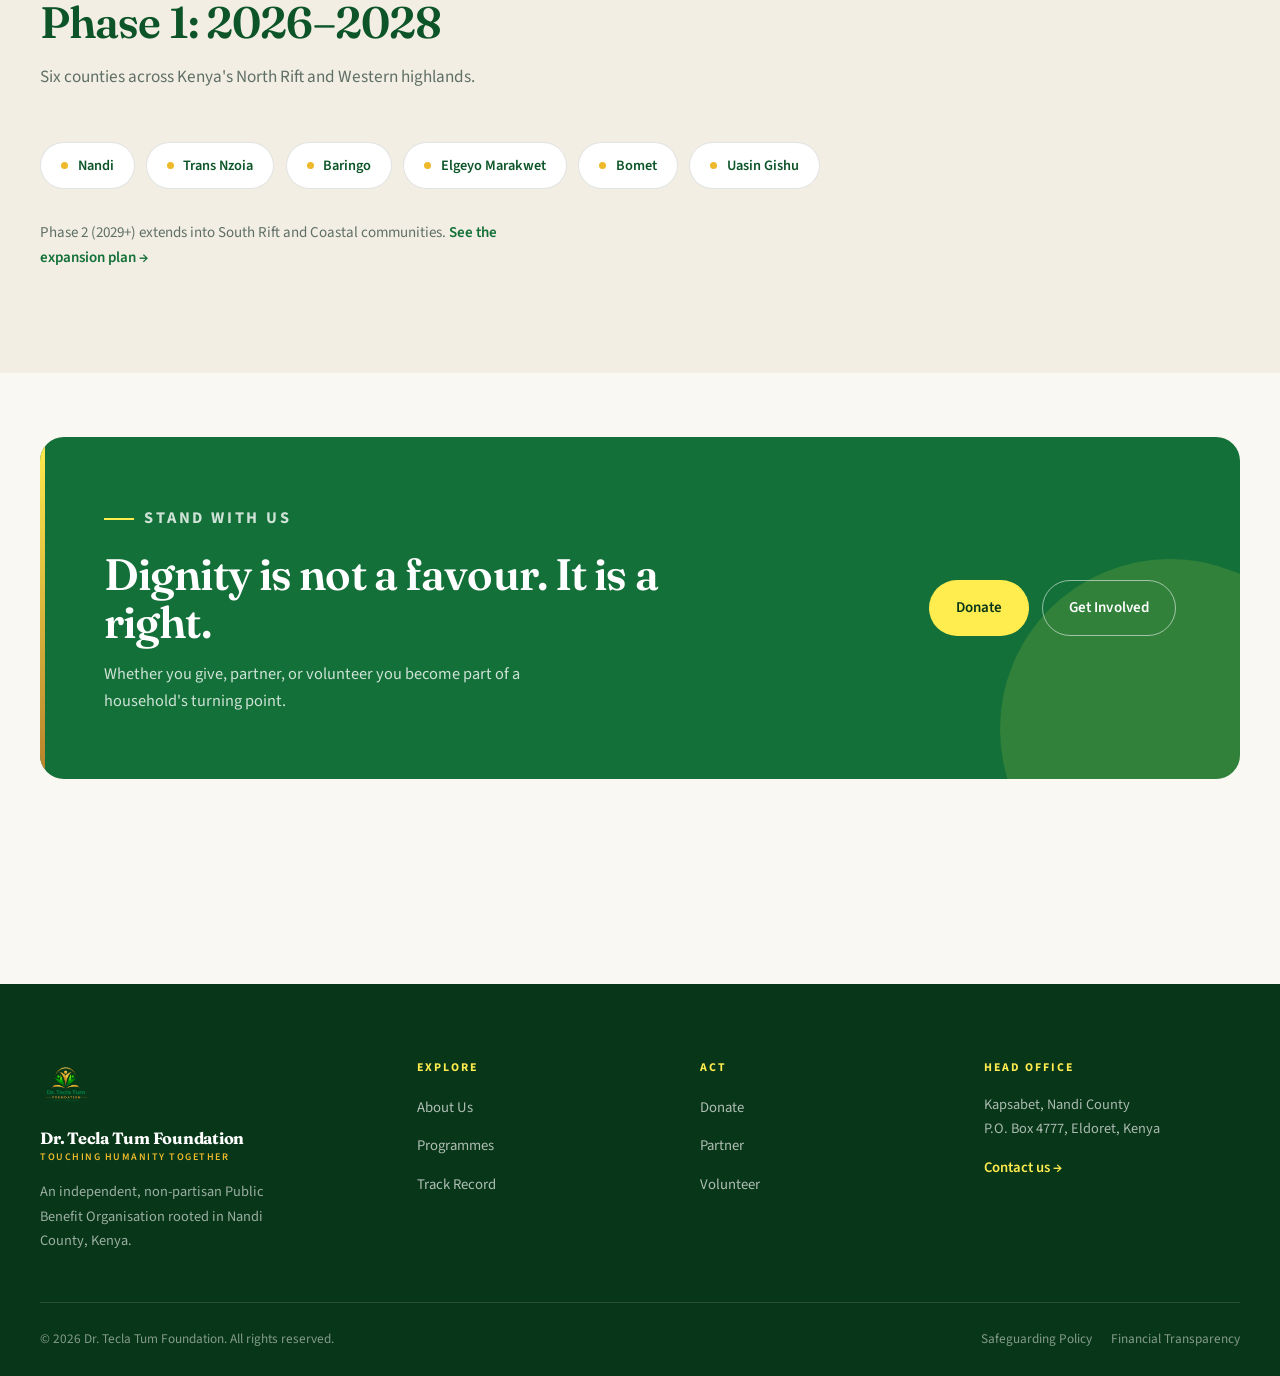
==== commit 1be9fed0: "tagline" ====
--- a/index.html
+++ b/index.html
@@ -3,7 +3,7 @@
 <head>
 <meta charset="UTF-8">
 <meta name="viewport" content="width=device-width, initial-scale=1">
-<title>Dr. Tecla Tum Foundation | Lifting the Vulnerable in Nandi County</title>
+<title>Dr. Tecla Tum Foundation | Touching Humanity Together in Nandi County</title>
 <meta name="description" content="Dr. Tecla Tum Foundation (TTF) restores hope to youth in addiction, unlocks women's economic power in agriculture, defends widows' rights, and drives climate resilience through green energy.">
 <link rel="icon" href="logo.png">
 <link rel="preconnect" href="https://fonts.googleapis.com">
@@ -78,7 +78,7 @@
       <img class="brand-logo" src="static/images/logo.png" alt="Dr. Tecla Tum Foundation logo">
       <span class="brand-text">
         <span class="brand-name">Dr. Tecla Tum Foundation</span>
-        <span class="brand-sub">Lifting the Vulnerable</span>
+        <span class="brand-sub">Touching Humanity Together</span>
       </span>
     </a>
 
@@ -112,7 +112,7 @@
     <div class="wrap hero-inner">
       <!-- <p class="eyebrow eyebrow--light">Nandi County · Kenya</p> -->
       <h1 class="display">Tecla Tum <em>Foundation</em></h1>
-      <p class="hero-tag">Lifting the vulnerable. Empowering women and youth. Restoring dignity.</p>
+      <p class="hero-tag">Touching Humanity Together. Empowering women and youth. Restoring dignity.</p>
 
       <div class="hero-actions">
         <a class="btn btn--yellow" href="get-involved.html#donate">Donate</a>
@@ -307,7 +307,7 @@
         <img class="brand-logo" src="static/images/logo.png" alt="Dr. Tecla Tum Foundation logo">
         <span class="brand-text">
           <span class="brand-name">Dr. Tecla Tum Foundation</span>
-          <span class="brand-sub">Lifting the Vulnerable</span>
+          <span class="brand-sub">Touching Humanity Together</span>
         </span>
         <p>An independent, non-partisan Public Benefit Organisation rooted in Nandi County, Kenya.</p>
       </div>
